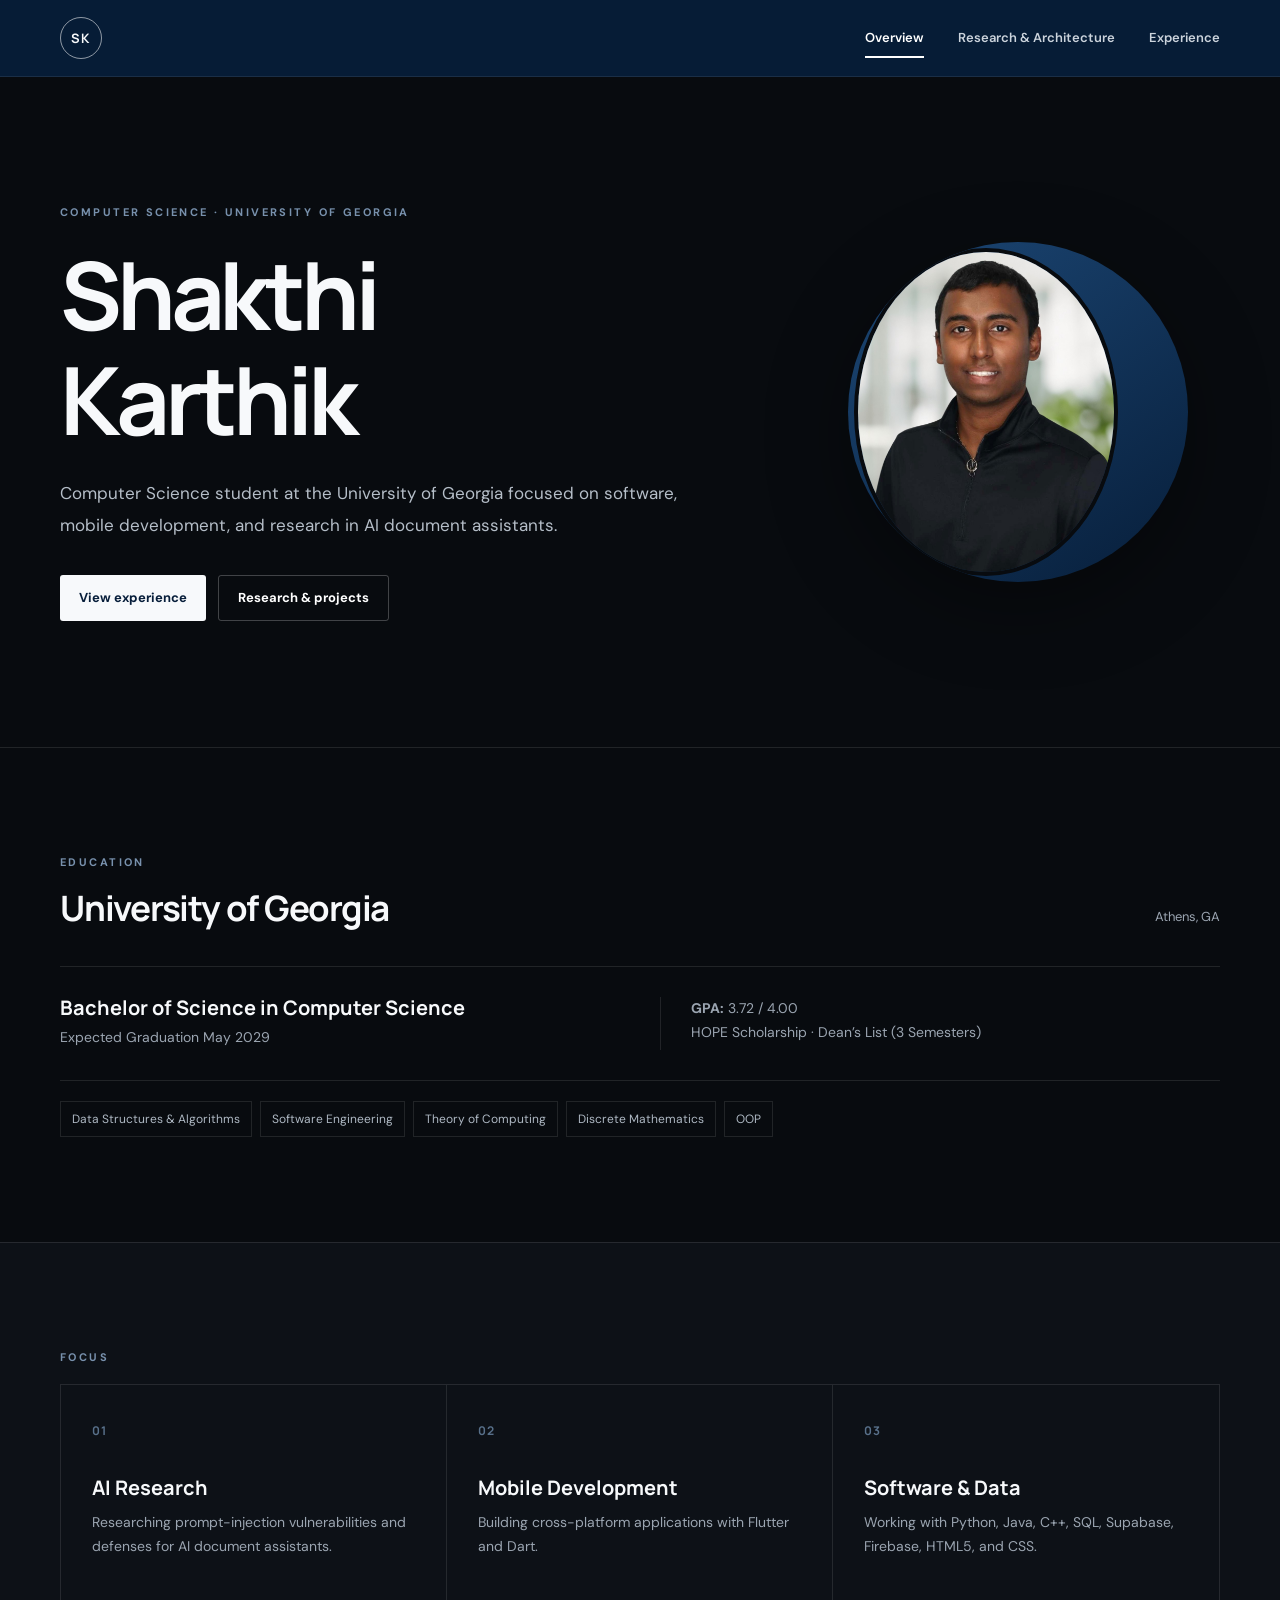
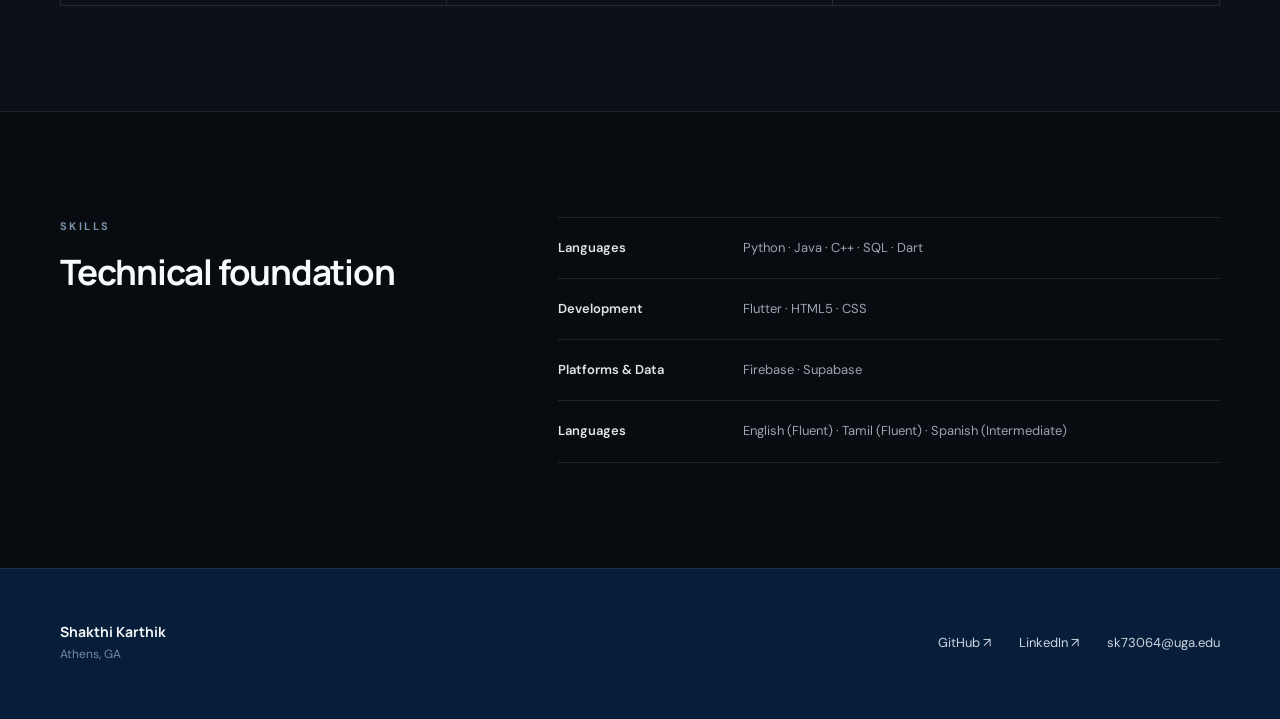
==== index.html @ bec83d0f "Update index.html" ====
<!DOCTYPE html>
<html lang="en">
<head>
  <meta charset="UTF-8">
  <meta name="viewport" content="width=device-width, initial-scale=1.0">
  <meta name="description" content="Shakthi Karthik — Computer Science portfolio.">
  <title>Shakthi Karthik | Overview</title>

  <!-- Circular SVG Favicon with Initials -->
  <link rel="icon" href="data:image/svg+xml,<svg xmlns='http://www.w3.org/2000/svg' viewBox='0 0 100 100'><circle cx='50' cy='50' r='50' fill='%23071e3a'/><text x='50%' y='55%' dominant-baseline='middle' text-anchor='middle' font-family='sans-serif' font-weight='bold' font-size='42' fill='%23f7f9fb'>SK</text></svg>">

  <link rel="stylesheet" href="styles.css">
</head>
<body>
  <header class="site-header">
    <div class="container nav-wrap">
      <a class="logo" href="index.html" aria-label="Shakthi Karthik home">SK</a>
      <nav aria-label="Primary navigation">
        <a class="active" href="index.html">Overview</a>
        <a href="research.html">Research &amp; Architecture</a>
        <a href="experience.html">Experience</a>
      </nav>
    </div>
  </header>

  <main>
    <section class="hero container">
      <div class="hero-copy">
        <p class="kicker">COMPUTER SCIENCE · UNIVERSITY OF GEORGIA</p>
        <h1>Shakthi<br>Karthik</h1>
        <p class="lead">
          Computer Science student at the University of Georgia focused on software,
          mobile development, and research in AI document assistants.
        </p>
        <div class="hero-actions">
          <a class="button button-light" href="experience.html">View experience</a>
          <a class="button button-outline" href="research.html">Research &amp; projects</a>
        </div>
      </div>

      <div class="portrait-wrap">
        <div class="portrait">
          <img src="assets/covers.jpg" alt="Shakthi Karthik" class="portrait-img">
        </div>
        
      </div>
    </section>

    <section class="section">
      <div class="container">
        <div class="section-label">EDUCATION</div>
        <div class="split-heading">
          <h2>University of Georgia</h2>
          <span>Athens, GA</span>
        </div>

        <div class="education-row">
          <div>
            <h3>Bachelor of Science in Computer Science</h3>
            <p>Expected Graduation May 2029</p>
          </div>
          <div class="education-details">
            <p><strong>GPA:</strong> 3.72 / 4.00</p>
            <p>HOPE Scholarship · Dean’s List (3 Semesters)</p>
          </div>
        </div>

        <div class="coursework">
          <span>Data Structures &amp; Algorithms</span>
          <span>Software Engineering</span>
          <span>Theory of Computing</span>
          <span>Discrete Mathematics</span>
          <span>OOP</span>
        </div>
      </div>
    </section>

    <section class="section section-alt">
      <div class="container">
        <div class="section-label">FOCUS</div>
        <div class="focus-grid">
          <article>
            <span class="index">01</span>
            <h3>AI Research</h3>
            <p>Researching prompt-injection vulnerabilities and defenses for AI document assistants.</p>
          </article>
          <article>
            <span class="index">02</span>
            <h3>Mobile Development</h3>
            <p>Building cross-platform applications with Flutter and Dart.</p>
          </article>
          <article>
            <span class="index">03</span>
            <h3>Software &amp; Data</h3>
            <p>Working with Python, Java, C++, SQL, Supabase, Firebase, HTML5, and CSS.</p>
          </article>
        </div>
      </div>
    </section>

    <section class="section">
      <div class="container skills-layout">
        <div>
          <div class="section-label">SKILLS</div>
          <h2>Technical foundation</h2>
        </div>
        <div class="skill-list">
          <div><span>Languages</span><p>Python · Java · C++ · SQL · Dart</p></div>
          <div><span>Development</span><p>Flutter · HTML5 · CSS</p></div>
          <div><span>Platforms &amp; Data</span><p>Firebase · Supabase</p></div>
          <div><span>Languages</span><p>English (Fluent) · Tamil (Fluent) · Spanish (Intermediate)</p></div>
        </div>
      </div>
    </section>
  </main>

 <footer class="site-footer">
    <div class="container footer-wrap">
      <div>
        <span class="footer-name">Shakthi Karthik</span>
        <span class="footer-location">Athens, GA</span>
      </div>
      <div class="footer-links">
        <a href="https://github.com/skarthikb-tech" target="_blank" rel="noopener noreferrer">GitHub ↗</a>
        <a href="https://www.linkedin.com/in/YOUR-LINKEDIN-USERNAME" target="_blank" rel="noopener noreferrer">LinkedIn ↗</a>
        <a href="mailto:sk73064@uga.edu">sk73064@uga.edu</a>
      </div>
    </div>
  </footer>
</body>
</html>
---- styles.css ----
@import url('https://fonts.googleapis.com/css2?family=DM+Sans:wght@400;500;600;700&family=Manrope:wght@500;600;700;800&display=swap');

:root {
  --black: #080b0f;
  --black-2: #0d1117;
  --navy: #071e3a;
  --navy-2: #0b2a50;
  --white: #f7f9fb;
  --muted: #9ba5b1;
  --muted-2: #697482;
  --line: rgba(255,255,255,.10);
  --max: 1160px;
}

* { box-sizing: border-box; margin: 0; padding: 0; }

html { scroll-behavior: smooth; }

body {
  background: var(--black);
  color: var(--white);
  font-family: "DM Sans", sans-serif;
  line-height: 1.7;
  -webkit-font-smoothing: antialiased;
}

a { color: inherit; text-decoration: none; }

.container {
  width: min(calc(100% - 48px), var(--max));
  margin-inline: auto;
}

.site-header {
  position: sticky;
  top: 0;
  z-index: 20;
  background: rgba(7, 30, 58, .94);
  border-bottom: 1px solid rgba(255,255,255,.08);
  backdrop-filter: blur(16px);
}

.nav-wrap {
  height: 76px;
  display: flex;
  align-items: center;
  justify-content: space-between;
}

.logo {
  width: 42px;
  height: 42px;
  border: 1px solid rgba(255,255,255,.55);
  border-radius: 50%;
  display: grid;
  place-items: center;
  font: 700 13px "Manrope", sans-serif;
  letter-spacing: .12em;
  transition: .25s ease;
}

.logo:hover { background: rgba(255,255,255,.08); transform: translateY(-2px); }

nav { display: flex; gap: 34px; }

nav a {
  position: relative;
  color: #cbd3dc;
  font-size: 13px;
  font-weight: 600;
  transition: color .2s ease;
}

nav a:hover, nav a.active { color: #fff; }

nav a::after {
  content: "";
  position: absolute;
  left: 0;
  bottom: -9px;
  width: 0;
  height: 2px;
  background: #fff;
  transition: width .2s ease;
}

nav a:hover::after, nav a.active::after { width: 100%; }

.hero {
  min-height: 670px;
  display: grid;
  grid-template-columns: 1.25fr .75fr;
  align-items: center;
  gap: 80px;
}

.hero-copy { padding: 70px 0; }

.kicker, .section-label, .project-type {
  color: #7891ad;
  font-size: 11px;
  font-weight: 700;
  letter-spacing: .22em;
  text-transform: uppercase;
}

.kicker { margin-bottom: 20px; }

h1, h2, h3 {
  font-family: "Manrope", sans-serif;
  font-weight: 700;
  line-height: 1.12;
}

.hero h1 {
  font-size: clamp(56px, 8vw, 94px);
  letter-spacing: -.055em;
}

.lead {
  max-width: 620px;
  margin-top: 26px;
  color: #b5bec8;
  font-size: 17px;
  line-height: 1.85;
}

.hero-actions {
  display: flex;
  gap: 12px;
  flex-wrap: wrap;
  margin-top: 34px;
}

.button {
  min-height: 46px;
  padding: 0 19px;
  display: inline-flex;
  align-items: center;
  justify-content: center;
  border-radius: 3px;
  font-size: 13px;
  font-weight: 700;
  transition: .25s ease;
}

.button-light { background: #f7f9fb; color: #071e3a; }
.button-light:hover { background: #dfe7ef; transform: translateY(-2px); }

.button-outline {
  border: 1px solid rgba(255,255,255,.23);
  color: #fff;
}
.button-outline:hover { border-color: #fff; background: rgba(255,255,255,.05); }

.portrait-wrap { text-align: center; }

.portrait {
  width: min(340px, 75vw);
  height: min(340px, 75vw);
  aspect-ratio: 1 / 1;
  margin-inline: auto;
  border-radius: 50%;
  padding: 6px;
  background: linear-gradient(145deg, #1c4775, #071e3a);
  box-shadow: 0 24px 80px rgba(0,0,0,.35);
  overflow: hidden;
  position: relative;
  box-sizing: border-box;
}

.portrait-img {
  margin-top: 30px
  width: 100%;
  height: 100%;
  object-fit: cover;
  object-position: center;
  border-radius: 50%;
  border: 4px solid var(--black);
  display: block;
  box-sizing: border-box;
}

.portrait-note {
  margin-top: 13px;
  color: var(--muted-2);
  font-size: 11px;
  letter-spacing: .14em;
  text-transform: uppercase;
}

.section {
  padding: 105px 0;
  border-top: 1px solid var(--line);
}

.section-alt { background: var(--black-2); }

.section-label { margin-bottom: 17px; }

.split-heading {
  display: flex;
  align-items: baseline;
  justify-content: space-between;
  gap: 30px;
}

.split-heading h2, .skills-layout h2 { font-size: 35px; letter-spacing: -.035em; }
.split-heading > span { color: var(--muted); font-size: 13px; }

.education-row {
  margin-top: 38px;
  padding: 30px 0;
  border-top: 1px solid var(--line);
  border-bottom: 1px solid var(--line);
  display: grid;
  grid-template-columns: 1fr 1fr;
  gap: 40px;
}

.education-row h3 { font-size: 20px; margin-bottom: 7px; }
.education-row p, .education-details p { color: var(--muted); font-size: 14px; }
.education-details { padding-left: 30px; border-left: 1px solid var(--line); }

.coursework {
  display: flex;
  flex-wrap: wrap;
  gap: 8px;
  margin-top: 20px;
}

.coursework span {
  border: 1px solid var(--line);
  color: #aeb8c3;
  padding: 7px 11px;
  font-size: 12px;
}

.focus-grid {
  display: grid;
  grid-template-columns: repeat(3,1fr);
  border: 1px solid var(--line);
}

.focus-grid article {
  min-height: 220px;
  padding: 31px;
  border-right: 1px solid var(--line);
}
.focus-grid article:last-child { border-right: 0; }

.index, .project-number {
  color: #58708a;
  font: 700 12px "Manrope", sans-serif;
  letter-spacing: .1em;
}

.focus-grid h3 { margin: 34px 0 11px; font-size: 20px; }
.focus-grid p { color: var(--muted); font-size: 14px; }

.skills-layout {
  display: grid;
  grid-template-columns: .75fr 1.25fr;
  gap: 100px;
}

.skill-list { border-top: 1px solid var(--line); }
.skill-list > div {
  display: grid;
  grid-template-columns: 160px 1fr;
  gap: 25px;
  padding: 19px 0;
  border-bottom: 1px solid var(--line);
}
.skill-list span { color: #e0e5ea; font-size: 13px; font-weight: 600; }
.skill-list p { color: var(--muted); font-size: 13px; }

.page-hero {
  padding: 110px 0 90px;
  border-bottom: 1px solid var(--line);
}
.page-hero h1 {
  margin-top: 13px;
  font-size: clamp(46px, 7vw, 78px);
  letter-spacing: -.055em;
}
.page-hero > p:last-child {
  max-width: 610px;
  margin-top: 25px;
  color: var(--muted);
  font-size: 16px;
}

.project-list { padding-top: 15px; }

.project {
  display: grid;
  grid-template-columns: 70px 1fr;
  gap: 30px;
  padding: 58px 0;
  border-bottom: 1px solid var(--line);
}

.project-number { padding-top: 5px; }

.project-top {
  display: flex;
  justify-content: space-between;
  gap: 30px;
  align-items: flex-start;
  margin-bottom: 23px;
}

.project-top h2 { max-width: 750px; margin-top: 7px; font-size: 28px; letter-spacing: -.025em; }
.project-top > span { color: var(--muted-2); font-size: 12px; white-space: nowrap; }

.project-body > p {
  max-width: 850px;
  margin-top: 14px;
  color: #aeb7c1;
  font-size: 14px;
}

.timeline { padding-top: 15px; }

.timeline-item {
  display: grid;
  grid-template-columns: 210px 1fr;
  gap: 55px;
  padding: 55px 0;
  border-bottom: 1px solid var(--line);
}

.timeline-date { color: var(--muted-2); font-size: 12px; padding-top: 5px; }
.timeline-content h2 { margin: 8px 0 22px; font-size: 29px; }
.timeline-content ul { margin-top: 10px; padding-left: 19px; }
.timeline-content li { margin: 9px 0; color: #aeb7c1; font-size: 14px; }

.site-footer {
  background: var(--navy);
  border-top: 1px solid rgba(255,255,255,.08);
}

.footer-wrap {
  min-height: 150px;
  display: flex;
  justify-content: space-between;
  align-items: center;
  gap: 30px;
}

.footer-name { display: block; font: 700 14px "Manrope", sans-serif; }
.footer-location { display: block; color: #74889d; font-size: 12px; margin-top: 3px; }

.footer-links { display: flex; gap: 28px; }
.footer-links a { color: #cbd5df; font-size: 13px; transition: .2s; }
.footer-links a:hover { color: #fff; }

@media (max-width: 850px) {
  .nav-wrap { height: auto; padding: 18px 0; flex-direction: column; gap: 18px; }
  nav { gap: 18px; justify-content: center; flex-wrap: wrap; }
  .hero { min-height: auto; grid-template-columns: 1fr; gap: 45px; text-align: center; padding-top: 60px; padding-bottom: 80px; }
  .hero-copy { padding: 0; }
  .lead { margin-inline: auto; }
  .hero-actions { justify-content: center; }
  .portrait-wrap { order: -1; }
  .portrait { width: 245px; }
  .education-row, .skills-layout { grid-template-columns: 1fr; gap: 25px; }
  .education-details { padding: 20px 0 0; border-left: 0; border-top: 1px solid var(--line); }
  .focus-grid { grid-template-columns: 1fr; }
  .focus-grid article { border-right: 0; border-bottom: 1px solid var(--line); }
  .focus-grid article:last-child { border-bottom: 0; }
  .project, .timeline-item { grid-template-columns: 1fr; gap: 16px; }
  .project-top { flex-direction: column; gap: 8px; }
  .project-top > span { white-space: normal; }
}

@media (max-width: 560px) {
  .container { width: min(calc(100% - 32px), var(--max)); }
  .hero h1 { font-size: 55px; }
  .page-hero h1 { font-size: 48px; }
  .split-heading { flex-direction: column; gap: 6px; }
  .skill-list > div { grid-template-columns: 1fr; gap: 4px; }
  .footer-wrap { padding: 32px 0; flex-direction: column; text-align: center; }
  .footer-links { flex-direction: column; gap: 9px; }
}
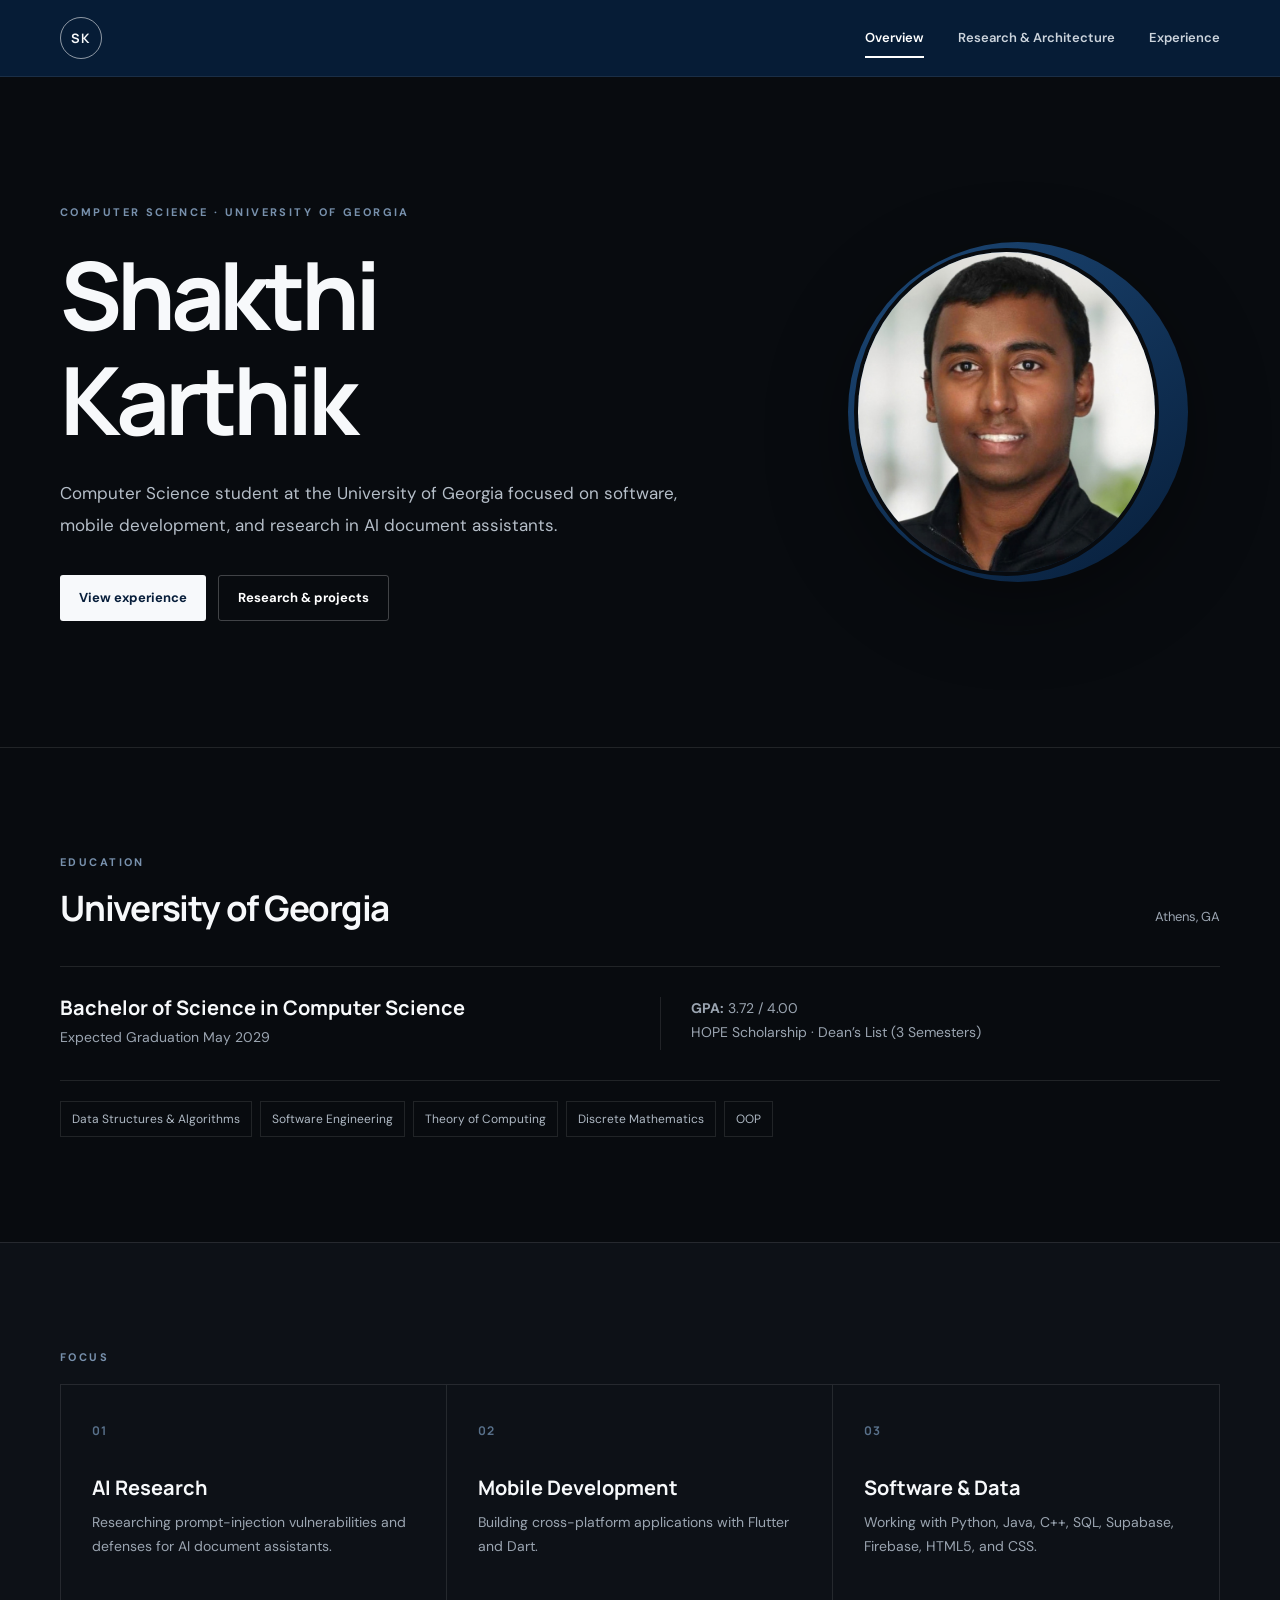
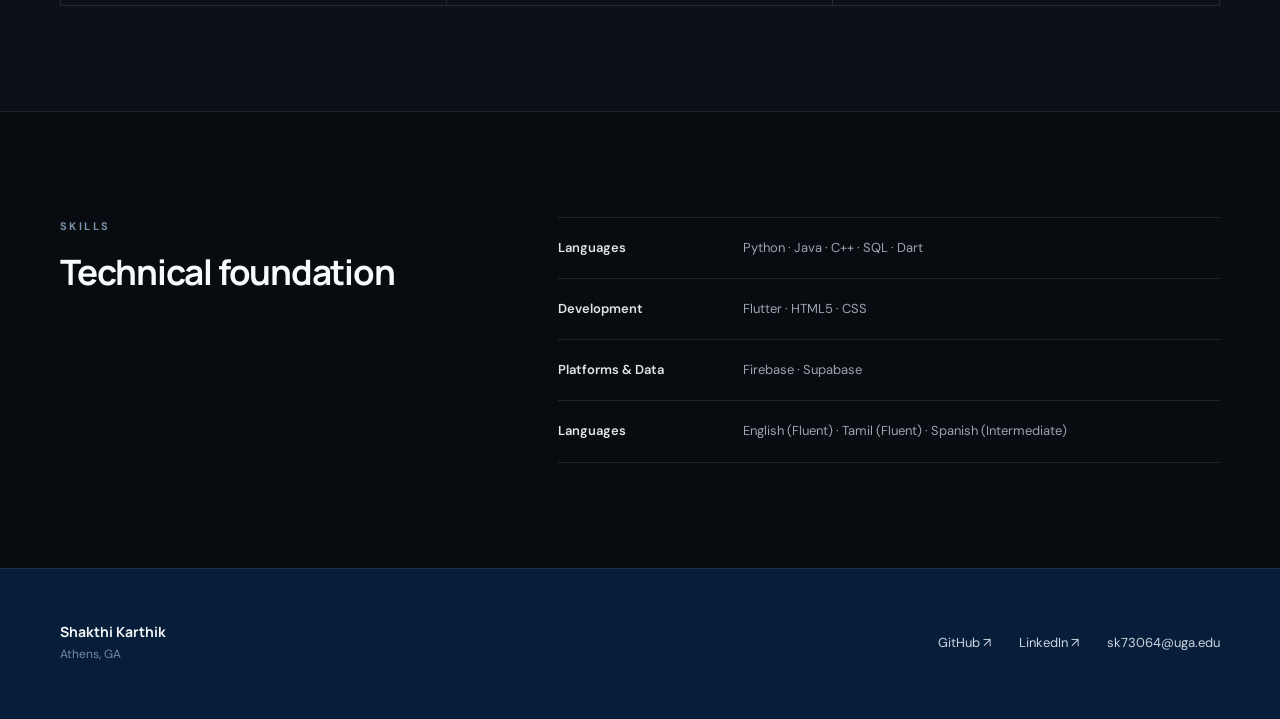
==== commit 09100810: "Update index.html" ====
--- a/index.html
+++ b/index.html
@@ -40,7 +40,7 @@
 
       <div class="portrait-wrap">
         <div class="portrait">
-          <img src="assets/covers.jpg" alt="Shakthi Karthik" class="portrait-img">
+          <img src="assets/cover.jpg" alt="Shakthi Karthik" class="portrait-img">
         </div>
         
       </div>
--- a/styles.css
+++ b/styles.css
@@ -170,7 +170,7 @@
 }
 
 .portrait-img {
-  margin-top: 30px
+  margin-top: 50px
   width: 100%;
   height: 100%;
   object-fit: cover;
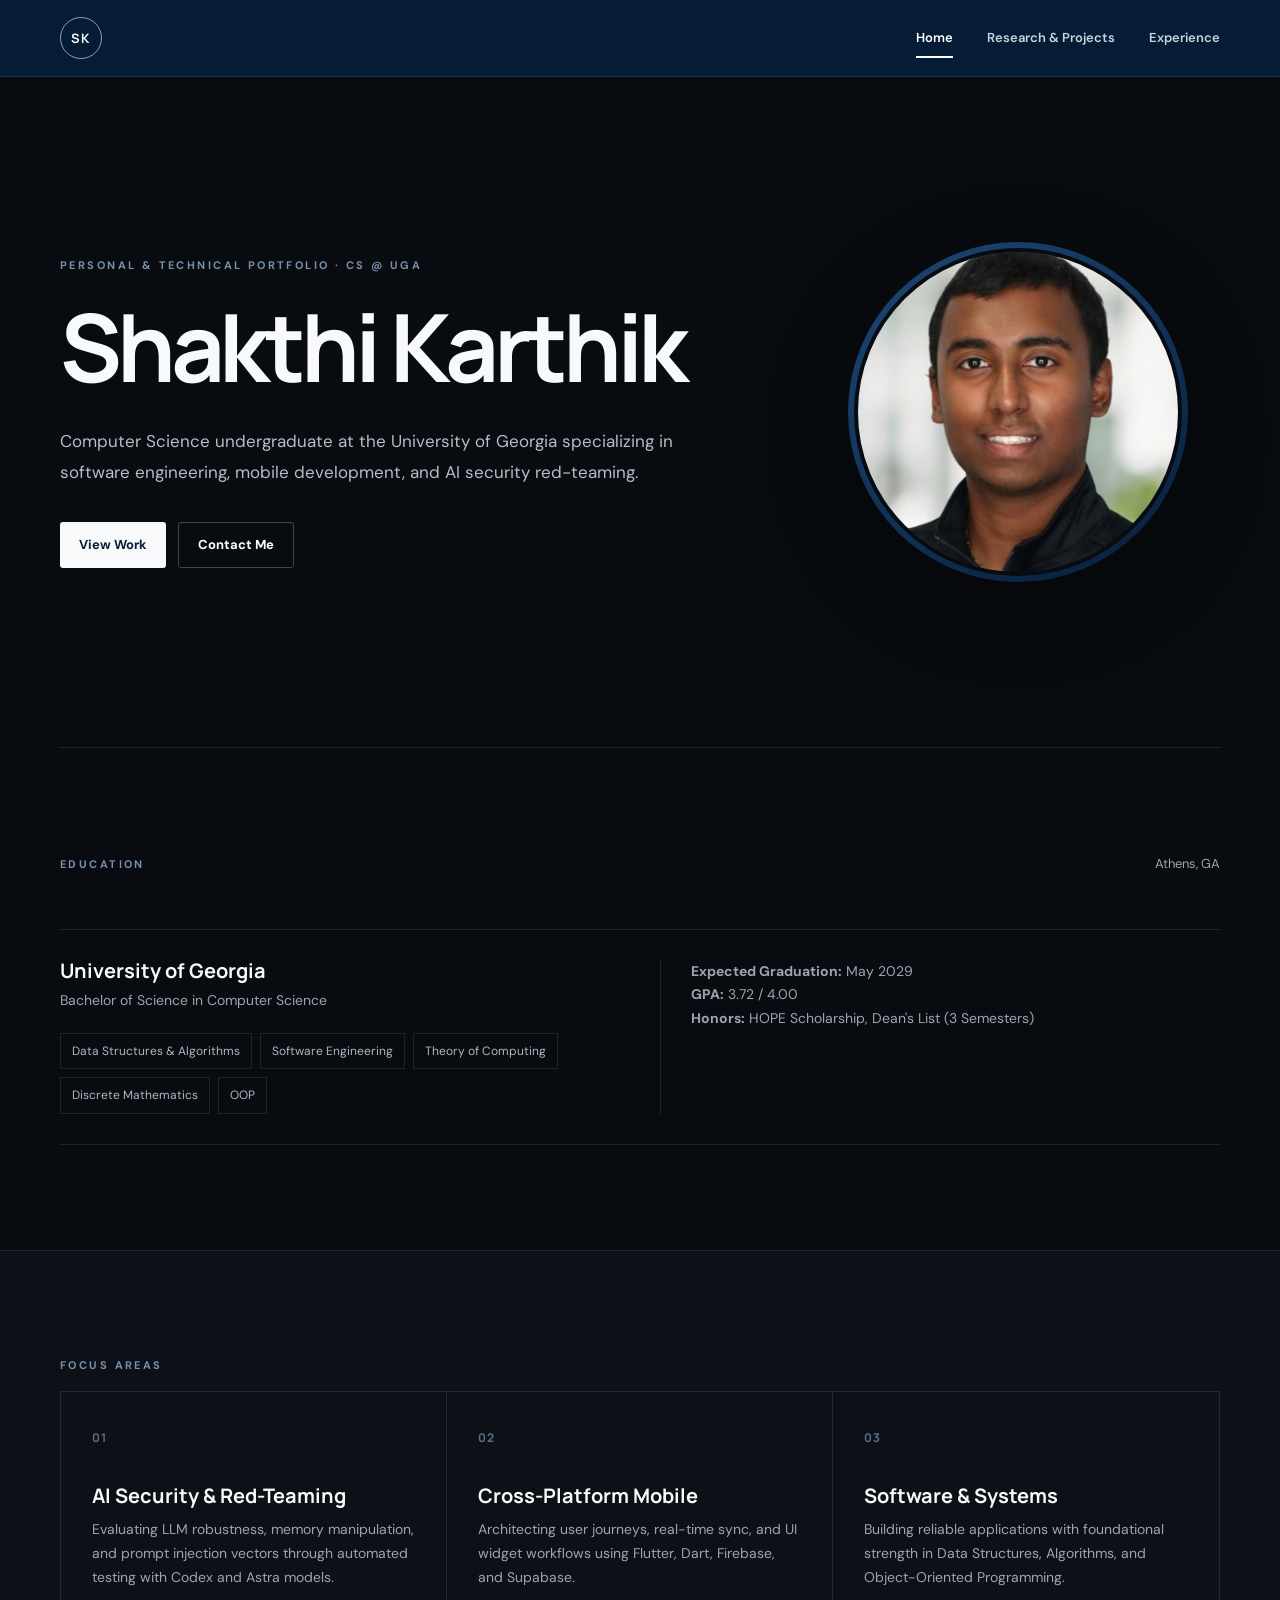
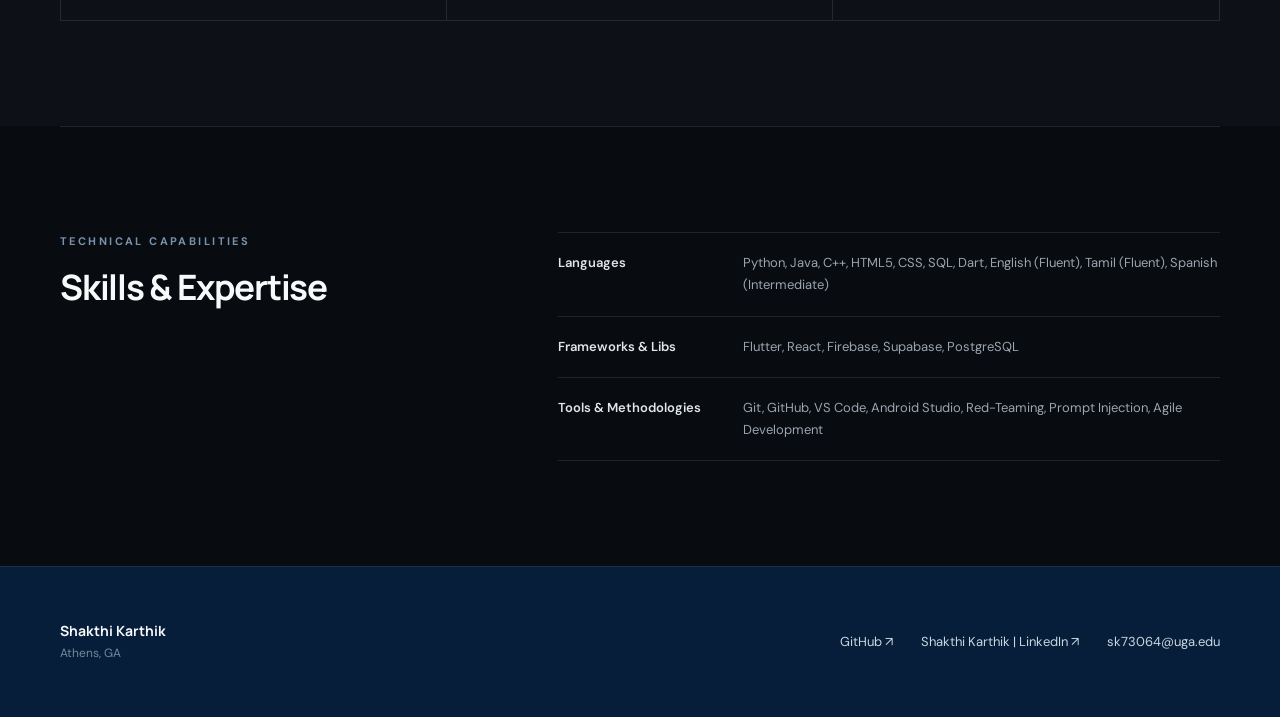
==== commit f89a9c98: "Update index.html" ====
--- a/index.html
+++ b/index.html
@@ -3,21 +3,17 @@
 <head>
   <meta charset="UTF-8">
   <meta name="viewport" content="width=device-width, initial-scale=1.0">
-  <meta name="description" content="Shakthi Karthik — Computer Science portfolio.">
-  <title>Shakthi Karthik | Overview</title>
-
-  <!-- Circular SVG Favicon with Initials -->
-  <link rel="icon" href="data:image/svg+xml,<svg xmlns='http://www.w3.org/2000/svg' viewBox='0 0 100 100'><circle cx='50' cy='50' r='50' fill='%23071e3a'/><text x='50%' y='55%' dominant-baseline='middle' text-anchor='middle' font-family='sans-serif' font-weight='bold' font-size='42' fill='%23f7f9fb'>SK</text></svg>">
-
+  <title>Shakthi Karthik — Personal & Technical Portfolio</title>
   <link rel="stylesheet" href="styles.css">
 </head>
 <body>
+
   <header class="site-header">
     <div class="container nav-wrap">
-      <a class="logo" href="index.html" aria-label="Shakthi Karthik home">SK</a>
-      <nav aria-label="Primary navigation">
-        <a class="active" href="index.html">Overview</a>
-        <a href="research.html">Research &amp; Architecture</a>
+      <a href="index.html" class="logo">SK</a>
+      <nav>
+        <a href="index.html" class="active">Home</a>
+        <a href="research.html">Research & Projects</a>
         <a href="experience.html">Experience</a>
       </nav>
     </div>
@@ -26,95 +22,96 @@
   <main>
     <section class="hero container">
       <div class="hero-copy">
-        <p class="kicker">COMPUTER SCIENCE · UNIVERSITY OF GEORGIA</p>
-        <h1>Shakthi<br>Karthik</h1>
+        <p class="kicker">Personal & Technical Portfolio · CS @ UGA</p>
+        <h1>Shakthi Karthik</h1>
         <p class="lead">
-          Computer Science student at the University of Georgia focused on software,
-          mobile development, and research in AI document assistants.
+          Computer Science undergraduate at the University of Georgia specializing in software engineering, mobile development, and AI security red-teaming.
         </p>
         <div class="hero-actions">
-          <a class="button button-light" href="experience.html">View experience</a>
-          <a class="button button-outline" href="research.html">Research &amp; projects</a>
+          <a href="research.html" class="button button-light">View Work</a>
+          <a href="mailto:sk73064@uga.edu" class="button button-outline">Contact Me</a>
         </div>
       </div>
-
       <div class="portrait-wrap">
         <div class="portrait">
           <img src="assets/cover.jpg" alt="Shakthi Karthik" class="portrait-img">
         </div>
-        
       </div>
     </section>
 
-    <section class="section">
-      <div class="container">
-        <div class="section-label">EDUCATION</div>
-        <div class="split-heading">
-          <h2>University of Georgia</h2>
-          <span>Athens, GA</span>
-        </div>
-
-        <div class="education-row">
-          <div>
-            <h3>Bachelor of Science in Computer Science</h3>
-            <p>Expected Graduation May 2029</p>
-          </div>
-          <div class="education-details">
-            <p><strong>GPA:</strong> 3.72 / 4.00</p>
-            <p>HOPE Scholarship · Dean’s List (3 Semesters)</p>
+    <section class="section container">
+      <div class="split-heading">
+        <p class="section-label">Education</p>
+        <span>Athens, GA</span>
+      </div>
+      <div class="education-row">
+        <div>
+          <h3>University of Georgia</h3>
+          <p>Bachelor of Science in Computer Science</p>
+          <div class="coursework">
+            <span>Data Structures & Algorithms</span>
+            <span>Software Engineering</span>
+            <span>Theory of Computing</span>
+            <span>Discrete Mathematics</span>
+            <span>OOP</span>
           </div>
         </div>
-
-        <div class="coursework">
-          <span>Data Structures &amp; Algorithms</span>
-          <span>Software Engineering</span>
-          <span>Theory of Computing</span>
-          <span>Discrete Mathematics</span>
-          <span>OOP</span>
+        <div class="education-details">
+          <p><strong>Expected Graduation:</strong> May 2029</p>
+          <p><strong>GPA:</strong> 3.72 / 4.00</p>
+          <p><strong>Honors:</strong> HOPE Scholarship, Dean's List (3 Semesters)</p>
         </div>
       </div>
     </section>
 
     <section class="section section-alt">
       <div class="container">
-        <div class="section-label">FOCUS</div>
+        <p class="section-label">Focus Areas</p>
         <div class="focus-grid">
           <article>
             <span class="index">01</span>
-            <h3>AI Research</h3>
-            <p>Researching prompt-injection vulnerabilities and defenses for AI document assistants.</p>
+            <h3>AI Security & Red-Teaming</h3>
+            <p>Evaluating LLM robustness, memory manipulation, and prompt injection vectors through automated testing with Codex and Astra models.</p>
           </article>
           <article>
             <span class="index">02</span>
-            <h3>Mobile Development</h3>
-            <p>Building cross-platform applications with Flutter and Dart.</p>
+            <h3>Cross-Platform Mobile</h3>
+            <p>Architecting user journeys, real-time sync, and UI widget workflows using Flutter, Dart, Firebase, and Supabase.</p>
           </article>
           <article>
             <span class="index">03</span>
-            <h3>Software &amp; Data</h3>
-            <p>Working with Python, Java, C++, SQL, Supabase, Firebase, HTML5, and CSS.</p>
+            <h3>Software & Systems</h3>
+            <p>Building reliable applications with foundational strength in Data Structures, Algorithms, and Object-Oriented Programming.</p>
           </article>
         </div>
       </div>
     </section>
 
-    <section class="section">
-      <div class="container skills-layout">
+    <section class="section container">
+      <div class="skills-layout">
         <div>
-          <div class="section-label">SKILLS</div>
-          <h2>Technical foundation</h2>
+          <p class="section-label">Technical Capabilities</p>
+          <h2>Skills & Expertise</h2>
         </div>
         <div class="skill-list">
-          <div><span>Languages</span><p>Python · Java · C++ · SQL · Dart</p></div>
-          <div><span>Development</span><p>Flutter · HTML5 · CSS</p></div>
-          <div><span>Platforms &amp; Data</span><p>Firebase · Supabase</p></div>
-          <div><span>Languages</span><p>English (Fluent) · Tamil (Fluent) · Spanish (Intermediate)</p></div>
+          <div>
+            <span>Languages</span>
+            <p>Python, Java, C++, HTML5, CSS, SQL, Dart, English (Fluent), Tamil (Fluent), Spanish (Intermediate)</p>
+          </div>
+          <div>
+            <span>Frameworks & Libs</span>
+            <p>Flutter, React, Firebase, Supabase, PostgreSQL</p>
+          </div>
+          <div>
+            <span>Tools & Methodologies</span>
+            <p>Git, GitHub, VS Code, Android Studio, Red-Teaming, Prompt Injection, Agile Development</p>
+          </div>
         </div>
       </div>
     </section>
   </main>
 
- <footer class="site-footer">
+  <footer class="site-footer">
     <div class="container footer-wrap">
       <div>
         <span class="footer-name">Shakthi Karthik</span>
@@ -122,10 +119,11 @@
       </div>
       <div class="footer-links">
         <a href="https://github.com/skarthikb-tech" target="_blank" rel="noopener noreferrer">GitHub ↗</a>
-        <a href="https://www.linkedin.com/in/YOUR-LINKEDIN-USERNAME" target="_blank" rel="noopener noreferrer">LinkedIn ↗</a>
+        <a href="https://www.linkedin.com/in/shakthi-karthik" target="_blank" rel="noopener noreferrer">Shakthi Karthik | LinkedIn ↗</a>
         <a href="mailto:sk73064@uga.edu">sk73064@uga.edu</a>
       </div>
     </div>
   </footer>
+
 </body>
 </html>
--- a/styles.css
+++ b/styles.css
@@ -170,7 +170,7 @@
 }
 
 .portrait-img {
-  margin-top: 50px
+  marigin-top: 30px;
   width: 100%;
   height: 100%;
   object-fit: cover;
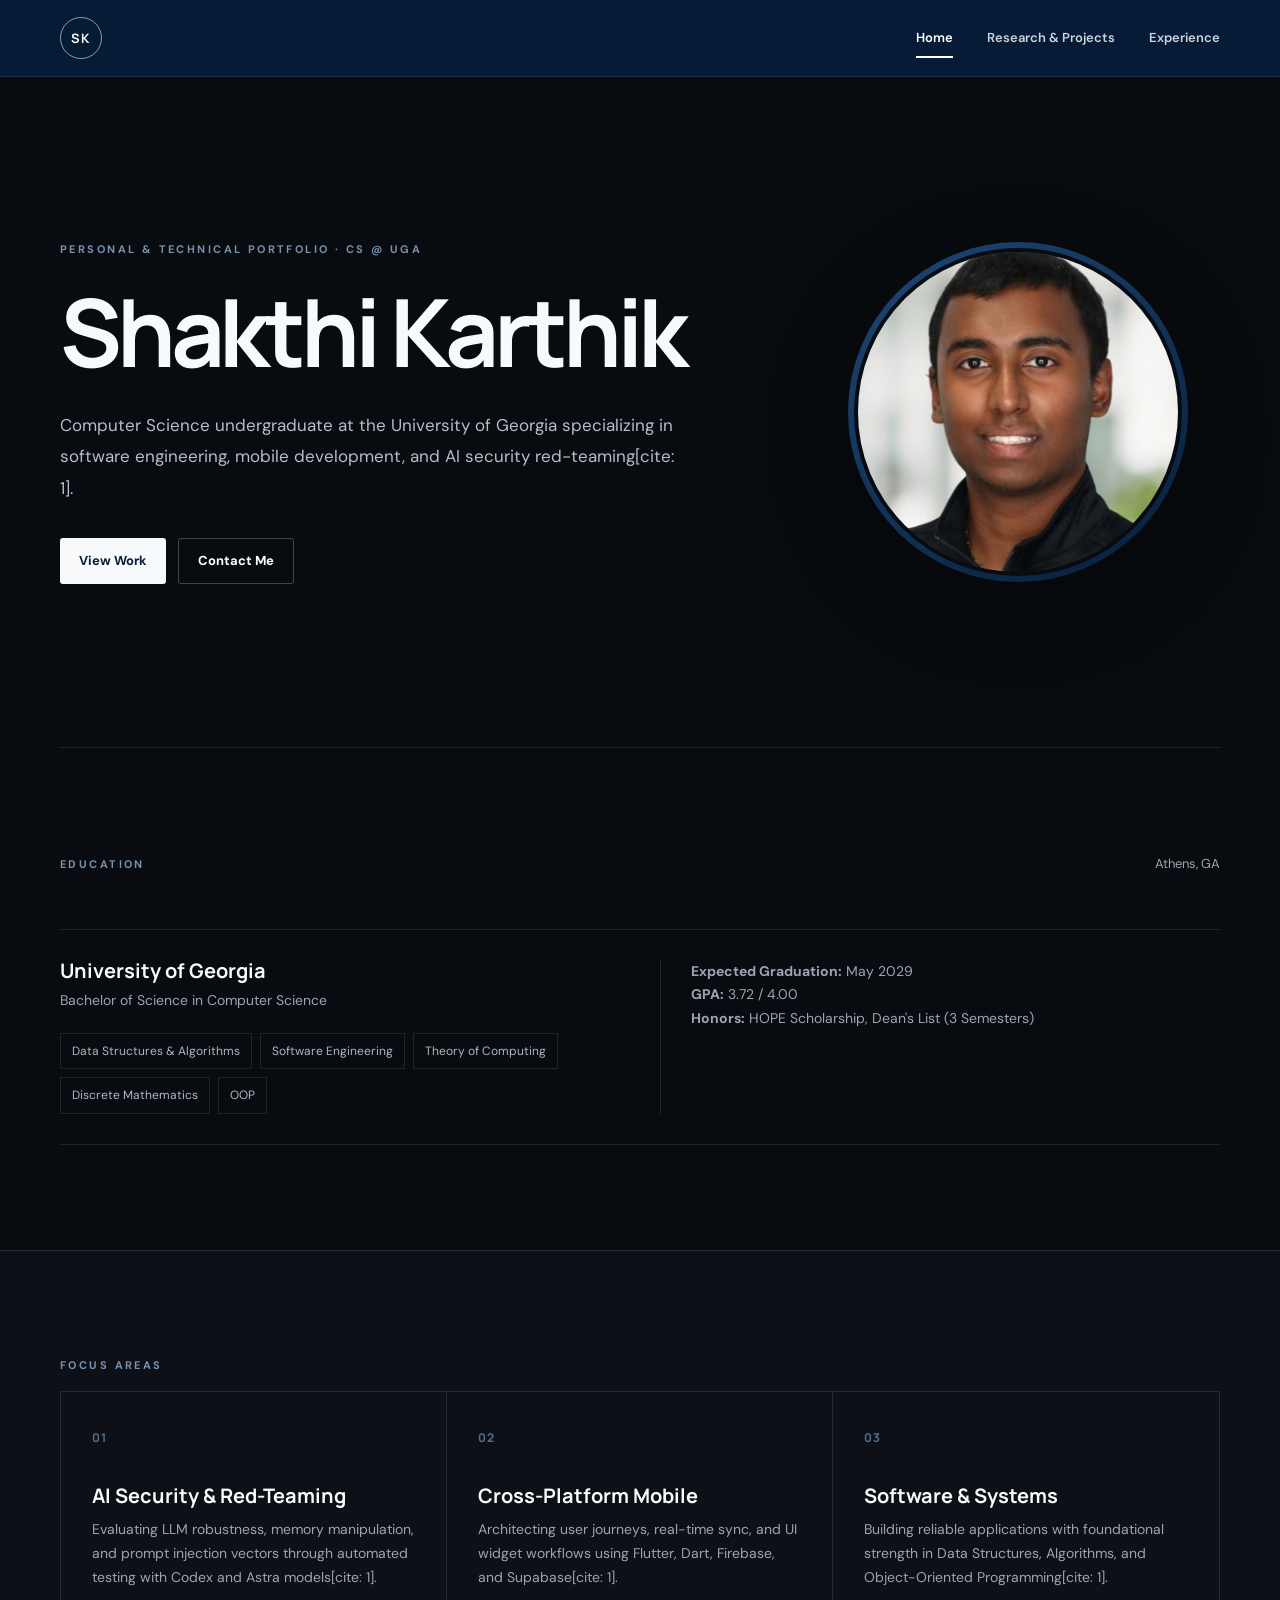
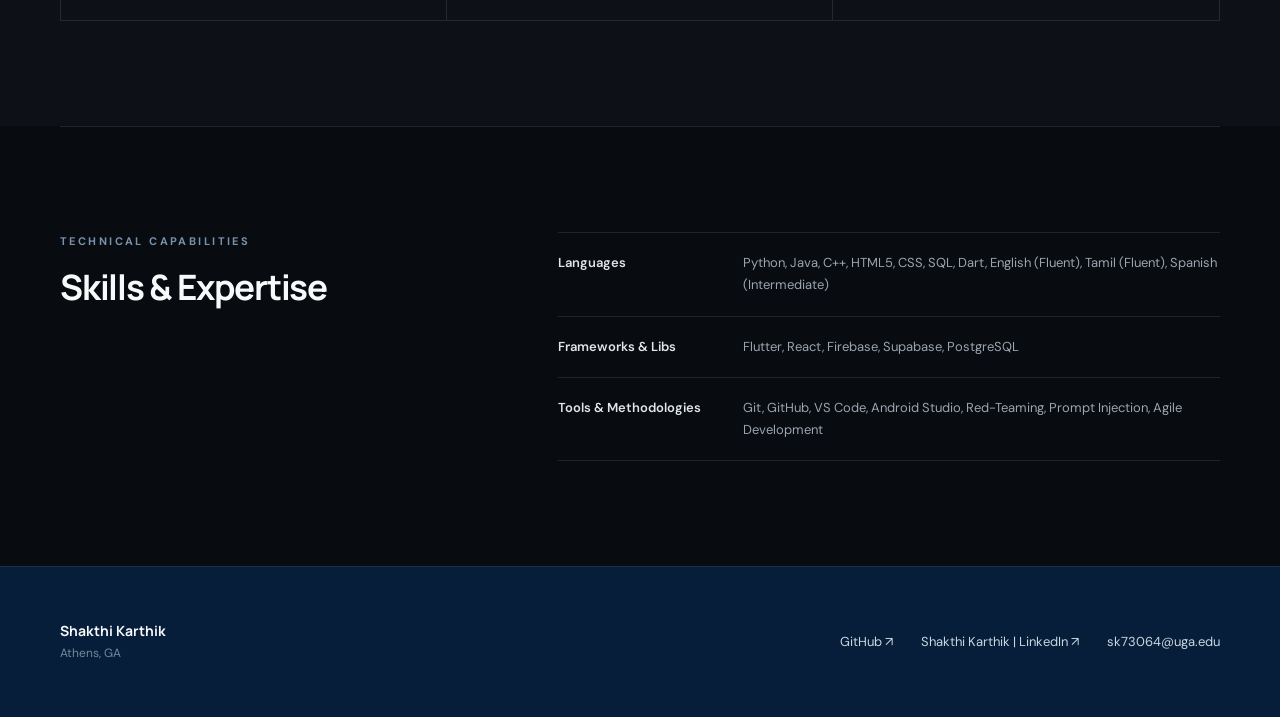
==== commit 66c72f14: "Update index.html" ====
--- a/index.html
+++ b/index.html
@@ -25,7 +25,7 @@
         <p class="kicker">Personal & Technical Portfolio · CS @ UGA</p>
         <h1>Shakthi Karthik</h1>
         <p class="lead">
-          Computer Science undergraduate at the University of Georgia specializing in software engineering, mobile development, and AI security red-teaming.
+          Computer Science undergraduate at the University of Georgia specializing in software engineering, mobile development, and AI security red-teaming[cite: 1].
         </p>
         <div class="hero-actions">
           <a href="research.html" class="button button-light">View Work</a>
@@ -71,17 +71,17 @@
           <article>
             <span class="index">01</span>
             <h3>AI Security & Red-Teaming</h3>
-            <p>Evaluating LLM robustness, memory manipulation, and prompt injection vectors through automated testing with Codex and Astra models.</p>
+            <p>Evaluating LLM robustness, memory manipulation, and prompt injection vectors through automated testing with Codex and Astra models[cite: 1].</p>
           </article>
           <article>
             <span class="index">02</span>
             <h3>Cross-Platform Mobile</h3>
-            <p>Architecting user journeys, real-time sync, and UI widget workflows using Flutter, Dart, Firebase, and Supabase.</p>
+            <p>Architecting user journeys, real-time sync, and UI widget workflows using Flutter, Dart, Firebase, and Supabase[cite: 1].</p>
           </article>
           <article>
             <span class="index">03</span>
             <h3>Software & Systems</h3>
-            <p>Building reliable applications with foundational strength in Data Structures, Algorithms, and Object-Oriented Programming.</p>
+            <p>Building reliable applications with foundational strength in Data Structures, Algorithms, and Object-Oriented Programming[cite: 1].</p>
           </article>
         </div>
       </div>
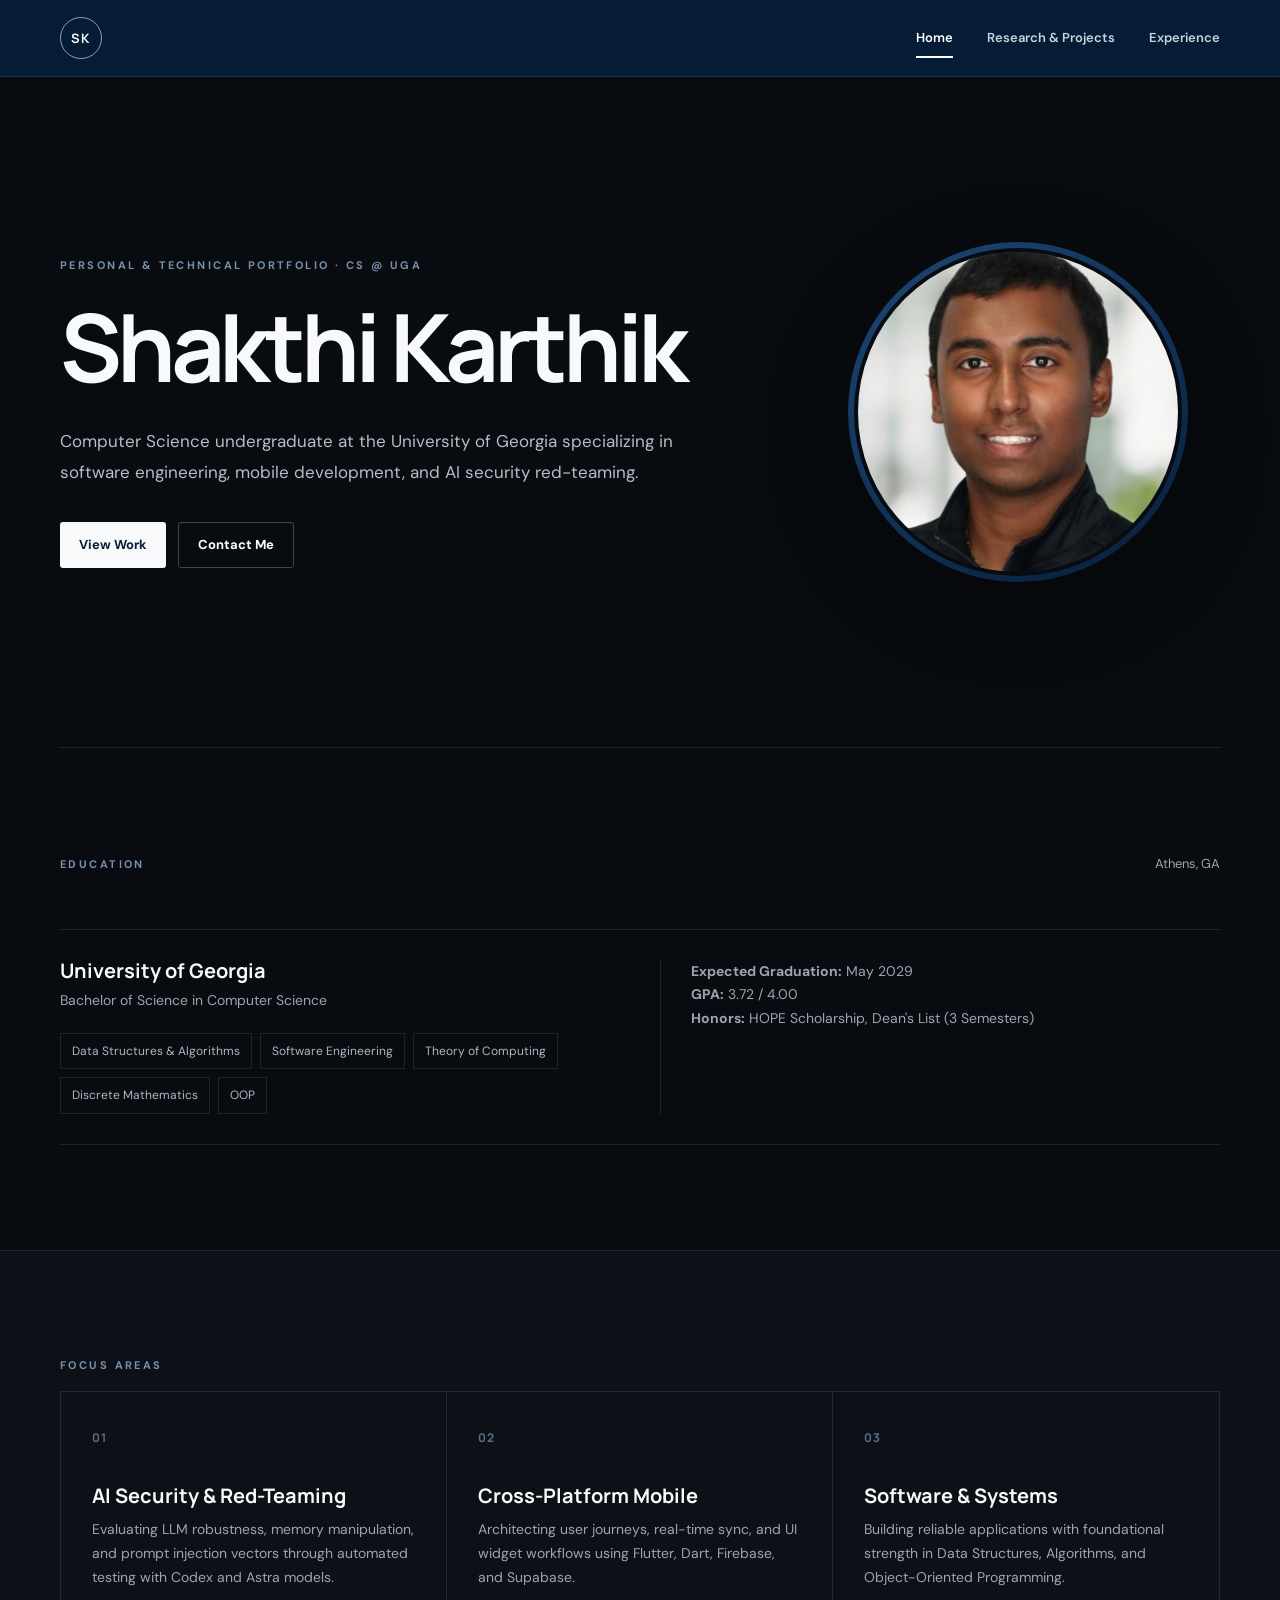
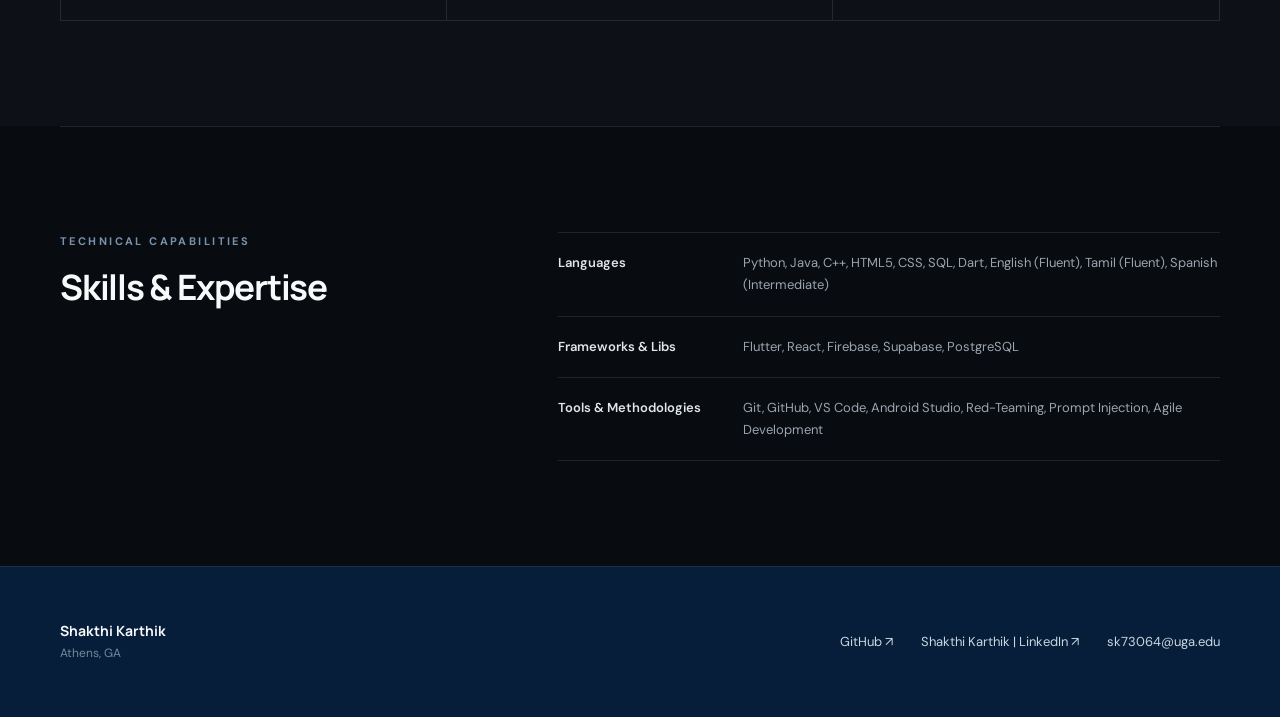
==== commit 363ed530: "Update index.html" ====
--- a/index.html
+++ b/index.html
@@ -25,7 +25,7 @@
         <p class="kicker">Personal & Technical Portfolio · CS @ UGA</p>
         <h1>Shakthi Karthik</h1>
         <p class="lead">
-          Computer Science undergraduate at the University of Georgia specializing in software engineering, mobile development, and AI security red-teaming[cite: 1].
+          Computer Science undergraduate at the University of Georgia specializing in software engineering, mobile development, and AI security red-teaming.
         </p>
         <div class="hero-actions">
           <a href="research.html" class="button button-light">View Work</a>
@@ -71,17 +71,17 @@
           <article>
             <span class="index">01</span>
             <h3>AI Security & Red-Teaming</h3>
-            <p>Evaluating LLM robustness, memory manipulation, and prompt injection vectors through automated testing with Codex and Astra models[cite: 1].</p>
+            <p>Evaluating LLM robustness, memory manipulation, and prompt injection vectors through automated testing with Codex and Astra models.</p>
           </article>
           <article>
             <span class="index">02</span>
             <h3>Cross-Platform Mobile</h3>
-            <p>Architecting user journeys, real-time sync, and UI widget workflows using Flutter, Dart, Firebase, and Supabase[cite: 1].</p>
+            <p>Architecting user journeys, real-time sync, and UI widget workflows using Flutter, Dart, Firebase, and Supabase.</p>
           </article>
           <article>
             <span class="index">03</span>
             <h3>Software & Systems</h3>
-            <p>Building reliable applications with foundational strength in Data Structures, Algorithms, and Object-Oriented Programming[cite: 1].</p>
+            <p>Building reliable applications with foundational strength in Data Structures, Algorithms, and Object-Oriented Programming.</p>
           </article>
         </div>
       </div>
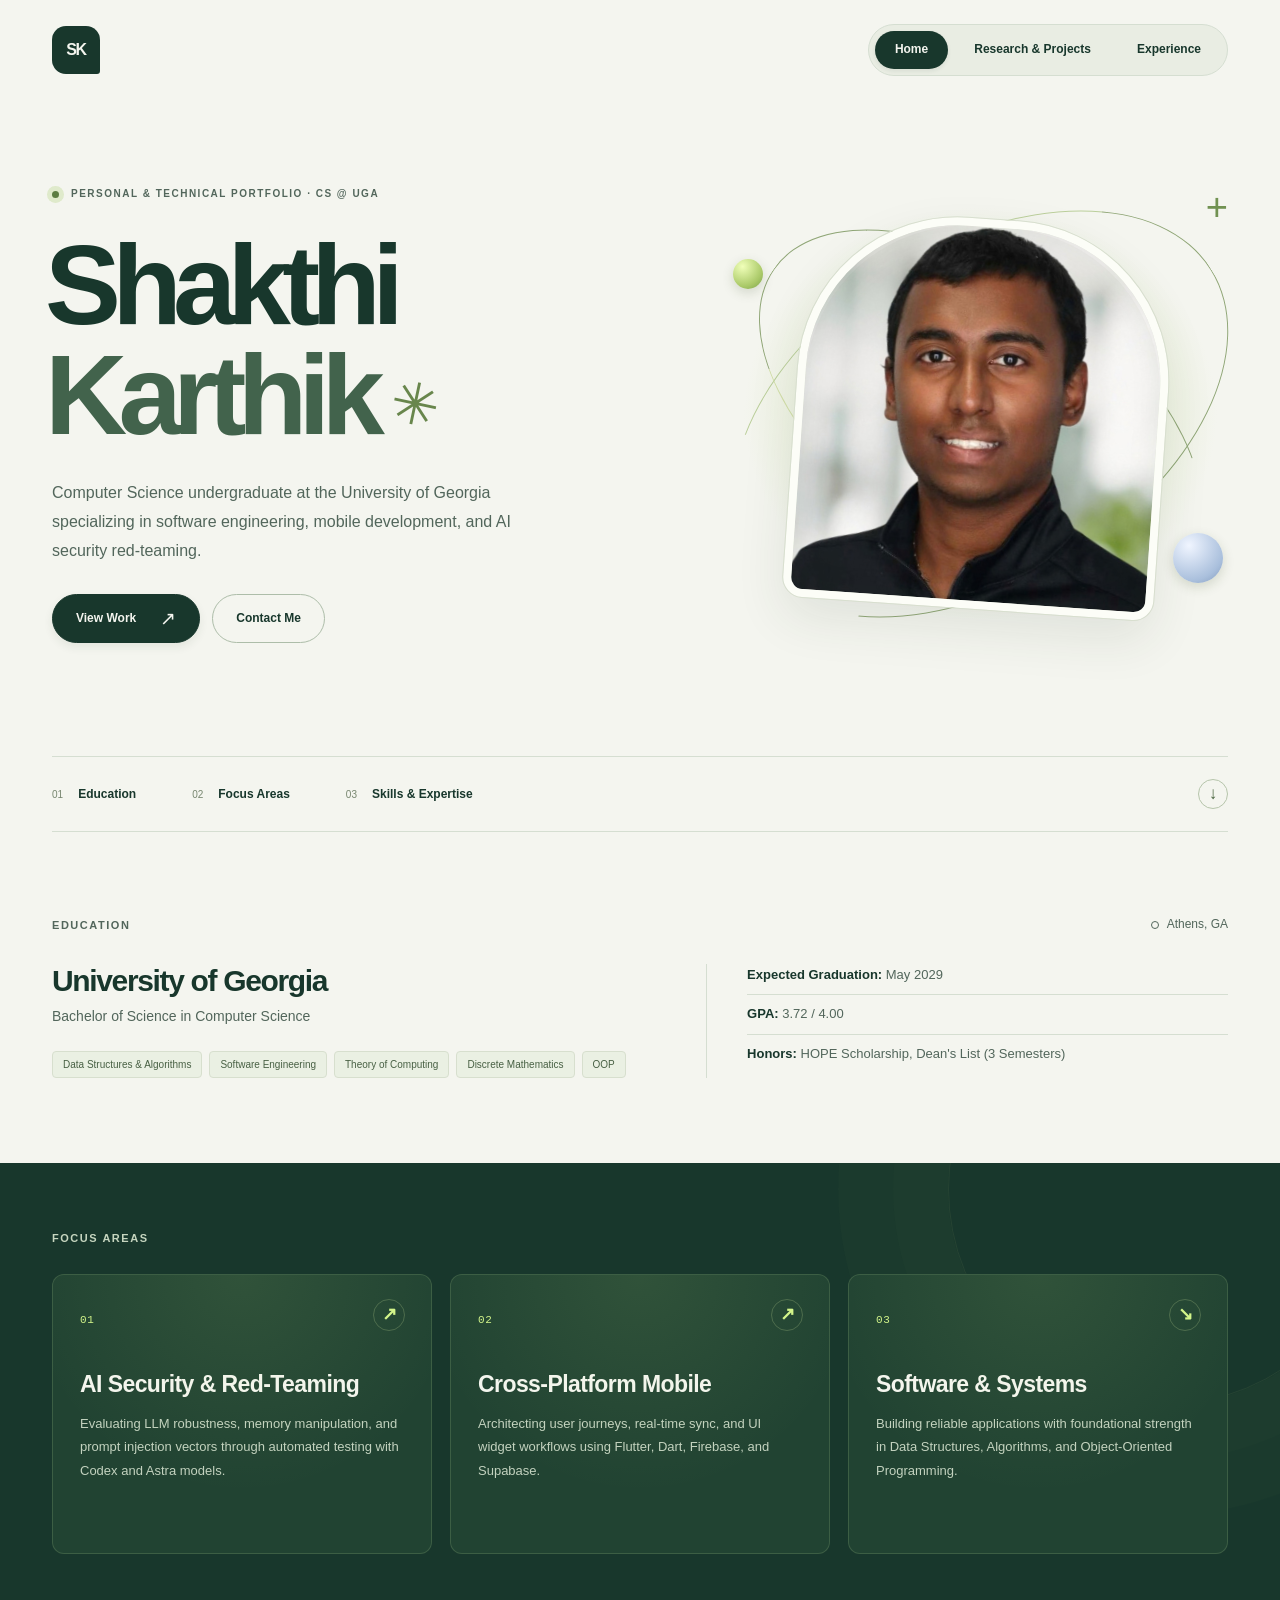
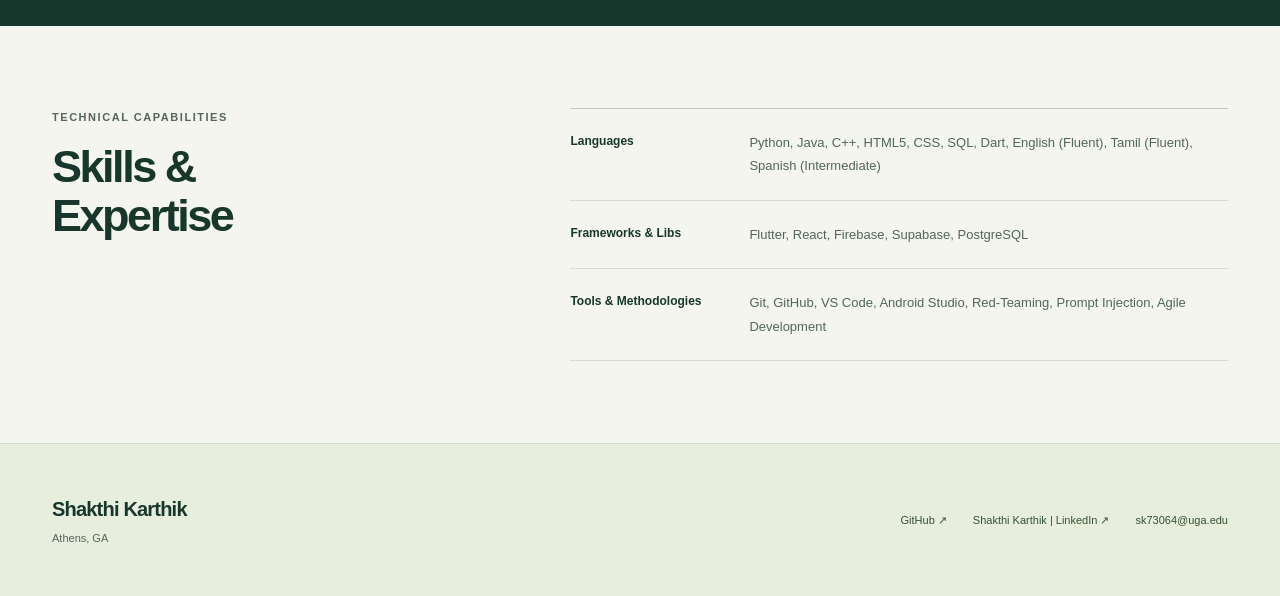
==== commit cb8fa108: "Add files via upload" ====
--- a/index.html
+++ b/index.html
@@ -5,25 +5,29 @@
   <meta name="viewport" content="width=device-width, initial-scale=1.0">
   <title>Shakthi Karthik — Personal & Technical Portfolio</title>
   <link rel="stylesheet" href="styles.css">
+  <meta name="theme-color" content="#f4f5ef">
+  <script src="script.js" defer></script>
 </head>
-<body>
+<body class="page-index">
+  <a class="skip-link" href="#main-content">Skip to content</a>
+  <div class="reading-progress" aria-hidden="true"></div>
 
   <header class="site-header">
     <div class="container nav-wrap">
       <a href="index.html" class="logo">SK</a>
-      <nav>
-        <a href="index.html" class="active">Home</a>
+      <nav aria-label="Main navigation">
+        <a href="index.html" class="active" aria-current="page">Home</a>
         <a href="research.html">Research & Projects</a>
         <a href="experience.html">Experience</a>
       </nav>
     </div>
   </header>
 
-  <main>
+  <main id="main-content" tabindex="-1">
     <section class="hero container">
       <div class="hero-copy">
         <p class="kicker">Personal & Technical Portfolio · CS @ UGA</p>
-        <h1>Shakthi Karthik</h1>
+        <h1><span>Shakthi</span> <span class="name-last">Karthik<span class="name-spark" aria-hidden="true">✳</span></span></h1>
         <p class="lead">
           Computer Science undergraduate at the University of Georgia specializing in software engineering, mobile development, and AI security red-teaming.
         </p>
@@ -33,15 +37,20 @@
         </div>
       </div>
       <div class="portrait-wrap">
+        <div class="portrait-orbit orbit-one" aria-hidden="true"></div>
+        <div class="portrait-orbit orbit-two" aria-hidden="true"></div>
+        <span class="orbital-point point-one" aria-hidden="true"></span>
+        <span class="orbital-point point-two" aria-hidden="true"></span>
         <div class="portrait">
-          <img src="assets/cover.jpg" alt="Shakthi Karthik" class="portrait-img">
+          <img src="assets/cover.jpg" alt="Shakthi Karthik" class="portrait-img" fetchpriority="high">
         </div>
       </div>
     </section>
+    <nav class="section-nav container" aria-label="Explore portfolio sections"><a href="#education"><span aria-hidden="true">01</span>Education</a><a href="#focus"><span aria-hidden="true">02</span>Focus Areas</a><a href="#skills"><span aria-hidden="true">03</span>Skills & Expertise</a><span class="scroll-mark" aria-hidden="true">↓</span></nav>
 
-    <section class="section container">
+    <section id="education" class="section container">
       <div class="split-heading">
-        <p class="section-label">Education</p>
+        <h2 class="section-label">Education</h2>
         <span>Athens, GA</span>
       </div>
       <div class="education-row">
@@ -64,30 +73,30 @@
       </div>
     </section>
 
-    <section class="section section-alt">
+    <section id="focus" class="section section-alt">
       <div class="container">
-        <p class="section-label">Focus Areas</p>
+        <h2 class="section-label">Focus Areas</h2>
         <div class="focus-grid">
           <article>
             <span class="index">01</span>
-            <h3>AI Security & Red-Teaming</h3>
+            <h3><a href="research.html#project-1">AI Security & Red-Teaming<span class="link-arrow" aria-hidden="true">↗</span></a></h3>
             <p>Evaluating LLM robustness, memory manipulation, and prompt injection vectors through automated testing with Codex and Astra models.</p>
           </article>
           <article>
             <span class="index">02</span>
-            <h3>Cross-Platform Mobile</h3>
+            <h3><a href="research.html#project-2">Cross-Platform Mobile<span class="link-arrow" aria-hidden="true">↗</span></a></h3>
             <p>Architecting user journeys, real-time sync, and UI widget workflows using Flutter, Dart, Firebase, and Supabase.</p>
           </article>
           <article>
             <span class="index">03</span>
-            <h3>Software & Systems</h3>
+            <h3><a href="#skills">Software & Systems<span class="link-arrow" aria-hidden="true">↘</span></a></h3>
             <p>Building reliable applications with foundational strength in Data Structures, Algorithms, and Object-Oriented Programming.</p>
           </article>
         </div>
       </div>
     </section>
 
-    <section class="section container">
+    <section id="skills" class="section container">
       <div class="skills-layout">
         <div>
           <p class="section-label">Technical Capabilities</p>
@@ -125,5 +134,6 @@
     </div>
   </footer>
 
+  <button class="back-to-top" type="button" aria-label="Back to top" hidden><span aria-hidden="true">↑</span></button>
 </body>
 </html>
--- a/styles.css
+++ b/styles.css
@@ -1,386 +1,156 @@
-@import url('https://fonts.googleapis.com/css2?family=DM+Sans:wght@400;500;600;700&family=Manrope:wght@500;600;700;800&display=swap');
-
-:root {
-  --black: #080b0f;
-  --black-2: #0d1117;
-  --navy: #071e3a;
-  --navy-2: #0b2a50;
-  --white: #f7f9fb;
-  --muted: #9ba5b1;
-  --muted-2: #697482;
-  --line: rgba(255,255,255,.10);
-  --max: 1160px;
-}
-
-* { box-sizing: border-box; margin: 0; padding: 0; }
-
-html { scroll-behavior: smooth; }
-
-body {
-  background: var(--black);
-  color: var(--white);
-  font-family: "DM Sans", sans-serif;
-  line-height: 1.7;
-  -webkit-font-smoothing: antialiased;
-}
-
-a { color: inherit; text-decoration: none; }
-
-.container {
-  width: min(calc(100% - 48px), var(--max));
-  margin-inline: auto;
-}
-
-.site-header {
-  position: sticky;
-  top: 0;
-  z-index: 20;
-  background: rgba(7, 30, 58, .94);
-  border-bottom: 1px solid rgba(255,255,255,.08);
-  backdrop-filter: blur(16px);
-}
-
-.nav-wrap {
-  height: 76px;
-  display: flex;
-  align-items: center;
-  justify-content: space-between;
-}
-
-.logo {
-  width: 42px;
-  height: 42px;
-  border: 1px solid rgba(255,255,255,.55);
-  border-radius: 50%;
-  display: grid;
-  place-items: center;
-  font: 700 13px "Manrope", sans-serif;
-  letter-spacing: .12em;
-  transition: .25s ease;
-}
-
-.logo:hover { background: rgba(255,255,255,.08); transform: translateY(-2px); }
-
-nav { display: flex; gap: 34px; }
-
-nav a {
-  position: relative;
-  color: #cbd3dc;
-  font-size: 13px;
-  font-weight: 600;
-  transition: color .2s ease;
-}
-
-nav a:hover, nav a.active { color: #fff; }
-
-nav a::after {
-  content: "";
-  position: absolute;
-  left: 0;
-  bottom: -9px;
-  width: 0;
-  height: 2px;
-  background: #fff;
-  transition: width .2s ease;
-}
-
-nav a:hover::after, nav a.active::after { width: 100%; }
-
-.hero {
-  min-height: 670px;
-  display: grid;
-  grid-template-columns: 1.25fr .75fr;
-  align-items: center;
-  gap: 80px;
-}
-
-.hero-copy { padding: 70px 0; }
-
-.kicker, .section-label, .project-type {
-  color: #7891ad;
-  font-size: 11px;
-  font-weight: 700;
-  letter-spacing: .22em;
-  text-transform: uppercase;
-}
-
-.kicker { margin-bottom: 20px; }
-
-h1, h2, h3 {
-  font-family: "Manrope", sans-serif;
-  font-weight: 700;
-  line-height: 1.12;
-}
-
-.hero h1 {
-  font-size: clamp(56px, 8vw, 94px);
-  letter-spacing: -.055em;
-}
-
-.lead {
-  max-width: 620px;
-  margin-top: 26px;
-  color: #b5bec8;
-  font-size: 17px;
-  line-height: 1.85;
-}
-
-.hero-actions {
-  display: flex;
-  gap: 12px;
-  flex-wrap: wrap;
-  margin-top: 34px;
-}
-
-.button {
-  min-height: 46px;
-  padding: 0 19px;
-  display: inline-flex;
-  align-items: center;
-  justify-content: center;
-  border-radius: 3px;
-  font-size: 13px;
-  font-weight: 700;
-  transition: .25s ease;
-}
-
-.button-light { background: #f7f9fb; color: #071e3a; }
-.button-light:hover { background: #dfe7ef; transform: translateY(-2px); }
-
-.button-outline {
-  border: 1px solid rgba(255,255,255,.23);
-  color: #fff;
-}
-.button-outline:hover { border-color: #fff; background: rgba(255,255,255,.05); }
-
-.portrait-wrap { text-align: center; }
-
-.portrait {
-  width: min(340px, 75vw);
-  height: min(340px, 75vw);
-  aspect-ratio: 1 / 1;
-  margin-inline: auto;
-  border-radius: 50%;
-  padding: 6px;
-  background: linear-gradient(145deg, #1c4775, #071e3a);
-  box-shadow: 0 24px 80px rgba(0,0,0,.35);
-  overflow: hidden;
-  position: relative;
-  box-sizing: border-box;
-}
-
-.portrait-img {
-  marigin-top: 30px;
-  width: 100%;
-  height: 100%;
-  object-fit: cover;
-  object-position: center;
-  border-radius: 50%;
-  border: 4px solid var(--black);
-  display: block;
-  box-sizing: border-box;
-}
-
-.portrait-note {
-  margin-top: 13px;
-  color: var(--muted-2);
-  font-size: 11px;
-  letter-spacing: .14em;
-  text-transform: uppercase;
-}
-
-.section {
-  padding: 105px 0;
-  border-top: 1px solid var(--line);
-}
-
-.section-alt { background: var(--black-2); }
-
-.section-label { margin-bottom: 17px; }
-
-.split-heading {
-  display: flex;
-  align-items: baseline;
-  justify-content: space-between;
-  gap: 30px;
-}
-
-.split-heading h2, .skills-layout h2 { font-size: 35px; letter-spacing: -.035em; }
-.split-heading > span { color: var(--muted); font-size: 13px; }
-
-.education-row {
-  margin-top: 38px;
-  padding: 30px 0;
-  border-top: 1px solid var(--line);
-  border-bottom: 1px solid var(--line);
-  display: grid;
-  grid-template-columns: 1fr 1fr;
-  gap: 40px;
-}
-
-.education-row h3 { font-size: 20px; margin-bottom: 7px; }
-.education-row p, .education-details p { color: var(--muted); font-size: 14px; }
-.education-details { padding-left: 30px; border-left: 1px solid var(--line); }
-
-.coursework {
-  display: flex;
-  flex-wrap: wrap;
-  gap: 8px;
-  margin-top: 20px;
-}
-
-.coursework span {
-  border: 1px solid var(--line);
-  color: #aeb8c3;
-  padding: 7px 11px;
-  font-size: 12px;
-}
-
-.focus-grid {
-  display: grid;
-  grid-template-columns: repeat(3,1fr);
-  border: 1px solid var(--line);
-}
-
-.focus-grid article {
-  min-height: 220px;
-  padding: 31px;
-  border-right: 1px solid var(--line);
-}
-.focus-grid article:last-child { border-right: 0; }
-
-.index, .project-number {
-  color: #58708a;
-  font: 700 12px "Manrope", sans-serif;
-  letter-spacing: .1em;
-}
-
-.focus-grid h3 { margin: 34px 0 11px; font-size: 20px; }
-.focus-grid p { color: var(--muted); font-size: 14px; }
-
-.skills-layout {
-  display: grid;
-  grid-template-columns: .75fr 1.25fr;
-  gap: 100px;
-}
-
-.skill-list { border-top: 1px solid var(--line); }
-.skill-list > div {
-  display: grid;
-  grid-template-columns: 160px 1fr;
-  gap: 25px;
-  padding: 19px 0;
-  border-bottom: 1px solid var(--line);
-}
-.skill-list span { color: #e0e5ea; font-size: 13px; font-weight: 600; }
-.skill-list p { color: var(--muted); font-size: 13px; }
-
-.page-hero {
-  padding: 110px 0 90px;
-  border-bottom: 1px solid var(--line);
-}
-.page-hero h1 {
-  margin-top: 13px;
-  font-size: clamp(46px, 7vw, 78px);
-  letter-spacing: -.055em;
-}
-.page-hero > p:last-child {
-  max-width: 610px;
-  margin-top: 25px;
-  color: var(--muted);
-  font-size: 16px;
-}
-
-.project-list { padding-top: 15px; }
-
-.project {
-  display: grid;
-  grid-template-columns: 70px 1fr;
-  gap: 30px;
-  padding: 58px 0;
-  border-bottom: 1px solid var(--line);
-}
-
-.project-number { padding-top: 5px; }
-
-.project-top {
-  display: flex;
-  justify-content: space-between;
-  gap: 30px;
-  align-items: flex-start;
-  margin-bottom: 23px;
-}
-
-.project-top h2 { max-width: 750px; margin-top: 7px; font-size: 28px; letter-spacing: -.025em; }
-.project-top > span { color: var(--muted-2); font-size: 12px; white-space: nowrap; }
-
-.project-body > p {
-  max-width: 850px;
-  margin-top: 14px;
-  color: #aeb7c1;
-  font-size: 14px;
-}
-
-.timeline { padding-top: 15px; }
-
-.timeline-item {
-  display: grid;
-  grid-template-columns: 210px 1fr;
-  gap: 55px;
-  padding: 55px 0;
-  border-bottom: 1px solid var(--line);
-}
-
-.timeline-date { color: var(--muted-2); font-size: 12px; padding-top: 5px; }
-.timeline-content h2 { margin: 8px 0 22px; font-size: 29px; }
-.timeline-content ul { margin-top: 10px; padding-left: 19px; }
-.timeline-content li { margin: 9px 0; color: #aeb7c1; font-size: 14px; }
-
-.site-footer {
-  background: var(--navy);
-  border-top: 1px solid rgba(255,255,255,.08);
-}
-
-.footer-wrap {
-  min-height: 150px;
-  display: flex;
-  justify-content: space-between;
-  align-items: center;
-  gap: 30px;
-}
-
-.footer-name { display: block; font: 700 14px "Manrope", sans-serif; }
-.footer-location { display: block; color: #74889d; font-size: 12px; margin-top: 3px; }
-
-.footer-links { display: flex; gap: 28px; }
-.footer-links a { color: #cbd5df; font-size: 13px; transition: .2s; }
-.footer-links a:hover { color: #fff; }
-
-@media (max-width: 850px) {
-  .nav-wrap { height: auto; padding: 18px 0; flex-direction: column; gap: 18px; }
-  nav { gap: 18px; justify-content: center; flex-wrap: wrap; }
-  .hero { min-height: auto; grid-template-columns: 1fr; gap: 45px; text-align: center; padding-top: 60px; padding-bottom: 80px; }
-  .hero-copy { padding: 0; }
-  .lead { margin-inline: auto; }
-  .hero-actions { justify-content: center; }
-  .portrait-wrap { order: -1; }
-  .portrait { width: 245px; }
-  .education-row, .skills-layout { grid-template-columns: 1fr; gap: 25px; }
-  .education-details { padding: 20px 0 0; border-left: 0; border-top: 1px solid var(--line); }
-  .focus-grid { grid-template-columns: 1fr; }
-  .focus-grid article { border-right: 0; border-bottom: 1px solid var(--line); }
-  .focus-grid article:last-child { border-bottom: 0; }
-  .project, .timeline-item { grid-template-columns: 1fr; gap: 16px; }
-  .project-top { flex-direction: column; gap: 8px; }
-  .project-top > span { white-space: normal; }
-}
-
-@media (max-width: 560px) {
-  .container { width: min(calc(100% - 32px), var(--max)); }
-  .hero h1 { font-size: 55px; }
-  .page-hero h1 { font-size: 48px; }
-  .split-heading { flex-direction: column; gap: 6px; }
-  .skill-list > div { grid-template-columns: 1fr; gap: 4px; }
-  .footer-wrap { padding: 32px 0; flex-direction: column; text-align: center; }
-  .footer-links { flex-direction: column; gap: 9px; }
-}
+/* Shakthi Karthik · portfolio design. No build step or external dependencies. */
+:root{--paper:#f4f5ef;--ink:#18372c;--muted:#52665b;--line:#d5ded1;--green:#254f3e;--lime:#d3f58a;--blue:#dbe5f5;--max:1240px;--ease:cubic-bezier(.2,.7,.2,1)}
+*{box-sizing:border-box;margin:0;padding:0}
+html{scroll-behavior:smooth;scroll-padding-top:112px}
+body{background:var(--paper);color:var(--ink);font-family:"Avenir Next","Segoe UI",Arial,sans-serif;line-height:1.7;-webkit-font-smoothing:antialiased}
+::selection{background:var(--lime);color:var(--ink)}
+a{color:inherit;text-decoration:none}
+button{font:inherit;color:inherit;cursor:pointer}
+button,a{-webkit-tap-highlight-color:transparent}
+a:focus-visible,button:focus-visible{outline:3px solid #4974c7;outline-offset:6px;border-radius:3px}
+main:focus{outline:none}
+.container{width:min(calc(100% - 104px),var(--max));margin-inline:auto}
+.skip-link{position:fixed;top:12px;left:20px;z-index:100;background:var(--ink);color:white;padding:12px 22px;transform:translateY(-200%);border-radius:8px}
+.skip-link:focus{transform:translateY(0)}
+.reading-progress{position:fixed;top:0;left:0;width:100%;height:3px;z-index:99;background:var(--green);transform:scaleX(0);transform-origin:left;pointer-events:none}
+.site-header{position:sticky;top:0;z-index:30;background:rgba(244,245,239,.93);backdrop-filter:blur(18px);border-bottom:1px solid transparent;transition:border-color .25s,box-shadow .25s}
+body.scrolled .site-header{border-color:var(--line);box-shadow:0 4px 28px #19332606}
+.nav-wrap{height:100px;display:flex;align-items:center;justify-content:space-between;gap:24px}
+.logo{display:grid;place-items:center;width:48px;height:48px;font-size:16px;letter-spacing:-.08em;font-weight:750;background:var(--ink);color:var(--paper);border-radius:14px 14px 3px 14px;transition:transform .3s var(--ease),background .3s}
+.logo:hover{transform:rotate(-6deg);background:#426640}
+.site-header nav{display:flex;align-items:center;gap:6px;background:#e9ede3;padding:6px;border:1px solid var(--line);border-radius:50px}
+.site-header nav a{font-size:12px;font-weight:650;line-height:1.3;padding:11px 20px;border-radius:30px;transition:background .2s,color .2s}
+.site-header nav a:hover{background:#dce5d5}
+.site-header nav a.active{background:var(--ink);color:var(--paper);box-shadow:0 2px 4px #17302615}
+.hero{min-height:655px;display:grid;grid-template-columns:1.27fr 1fr;align-items:center;gap:52px;padding-top:36px;padding-bottom:65px;position:relative}
+.hero-copy{padding:30px 0;position:relative;z-index:2}
+.kicker,.section-label,.project-type{font-size:10px;font-weight:700;text-transform:uppercase;letter-spacing:.15em;line-height:1.8;color:var(--muted)}
+.kicker{display:flex;align-items:center;gap:12px;margin-bottom:27px}
+.kicker:before{content:"";width:7px;height:7px;background:#5c7d41;display:block;border-radius:50%;box-shadow:0 0 0 5px #dfeacb;flex-shrink:0}
+h1,h2,h3{font-weight:600;line-height:1.1;letter-spacing:-.055em}
+.hero h1{font-size:clamp(65px,8.9vw,126px);font-weight:550;line-height:.96;letter-spacing:-.077em;margin-left:-7px}
+.hero h1>span{display:block}
+.name-last{color:#42634c;position:relative;width:fit-content}
+.name-spark{display:inline-block;color:#68864c;font-size:.51em;vertical-align:middle;line-height:.3;margin-left:.25em;transform:rotate(12deg);transition:transform 1.2s var(--ease)}
+.hero h1:hover .name-spark{transform:rotate(132deg)}
+.lead{max-width:500px;margin-top:30px;color:var(--muted);font-size:16px;line-height:1.8}
+.hero-actions{display:flex;gap:12px;flex-wrap:wrap;margin-top:28px}
+.button{min-height:49px;padding:12px 23px;display:inline-flex;align-items:center;justify-content:center;gap:24px;border-radius:50px;font-size:12px;font-weight:650;line-height:1.5;transition:transform .25s var(--ease),background .25s,box-shadow .25s,border-color .25s}
+.button-light{background:var(--ink);color:var(--paper);border:1px solid var(--ink);box-shadow:0 4px 10px #243d2015}
+.button-light:after{content:"↗";font-size:19px;font-weight:400;line-height:1}
+.button-light:hover{background:#365943;transform:translateY(-3px);box-shadow:0 8px 18px #243d2020}
+.button-outline{border:1px solid #adbda9;color:var(--ink);background:transparent}
+.button-outline:hover{border-color:var(--ink);background:#e5eddc;transform:translateY(-3px)}
+.portrait-wrap{position:relative;width:100%;height:470px;display:grid;place-items:center;isolation:isolate;perspective:1000px}
+.portrait-wrap:before{content:"";position:absolute;inset:10px -10px;background:radial-gradient(ellipse at 50% 50%,#d6e7b0 0,transparent 65%);z-index:-3}
+.portrait-wrap:after{content:"+";position:absolute;right:0;top:2%;font-size:38px;line-height:1;font-weight:200;color:#719252}
+.portrait{width:75%;height:83%;position:relative;border-radius:160px 160px 20px 20px;background:#e5ebdd;box-shadow:0 20px 50px #273e2719;transform:rotate(4deg);border:8px solid #fcfdf7;outline:1px solid #d8dfcf;transition:transform .6s var(--ease);overflow:hidden}
+.portrait-wrap:hover .portrait{transform:rotate(0deg) translateY(-4px)}
+.portrait:after{content:"";position:absolute;inset:0;border-radius:inherit;box-shadow:inset 0 0 36px #2039140c;pointer-events:none}
+.portrait-img{display:block;width:100%;height:100%;object-fit:cover;object-position:center;/* Original photo reference is intentionally preserved. */}
+.portrait-orbit{position:absolute;width:110%;height:72%;border:1px solid #91a778;z-index:-1;border-radius:50%;pointer-events:none}
+.orbit-one{transform:rotate(-32deg);border-left-color:transparent;border-top-color:#bbcf9b}
+.orbit-two{transform:rotate(35deg);width:102%;height:59%;border-right-color:transparent;border-bottom-color:#d3dfa9}
+.orbital-point{position:absolute;display:block;width:30px;height:30px;border-radius:50%;background:radial-gradient(circle at 32% 25%,#f0ffb9,#aac968 65%,#779e49);box-shadow:0 4px 12px #2d47152b;z-index:3;pointer-events:none}
+.point-one{top:17%;left:0;animation:float 4s ease-in-out 1}
+.point-two{bottom:14%;right:1%;width:50px;height:50px;background:radial-gradient(circle at 32% 25%,#f0f5ff,#a9bfdc 70%,#8098ba);animation:float 4s ease-in-out .2s 1}
+.section-nav{display:flex;align-items:center;gap:0;border-top:1px solid var(--line);border-bottom:1px solid var(--line);padding:22px 0;margin-bottom:0}
+.section-nav a{display:flex;align-items:center;gap:15px;padding:5px 0;margin-right:56px;font-size:12px;font-weight:600;transition:color .2s}
+.section-nav a:hover{color:#63783a}
+.section-nav a>span{font-size:10px;font-weight:500;color:#77866f;font-variant-numeric:tabular-nums}
+.scroll-mark{margin-left:auto;border:1px solid #b6c5ab;border-radius:50%;width:30px;height:30px;display:grid;place-items:center;font-size:17px;color:#4b6641}
+.section{padding:82px 0}
+.section-label{font-size:11px;letter-spacing:.14em;margin-bottom:25px;font-weight:700}
+.split-heading{display:flex;align-items:baseline;justify-content:space-between;gap:24px}
+.split-heading>.section-label{margin-bottom:24px}
+.split-heading>span{font-size:12px;color:var(--muted);display:flex;align-items:center;gap:8px}
+.split-heading>span:before{content:"";height:6px;width:6px;border:1px solid var(--muted);border-radius:50%}
+.education-row{padding:5px 0 3px;display:grid;grid-template-columns:1.1fr 1fr;gap:80px}
+.education-row h3{font-size:30px;letter-spacing:-.045em;margin-bottom:8px}
+.education-row p{font-size:14px;color:var(--muted)}
+.education-details{border-left:1px solid var(--line);padding-left:40px}
+.education-details p{padding:8px 0;border-bottom:1px solid var(--line);font-size:13px}
+.education-details p:first-child{padding-top:0}
+.education-details p:last-child{border-bottom:0;padding-bottom:0}
+.education-details strong{font-weight:600;color:var(--ink)}
+.coursework{display:flex;flex-wrap:wrap;gap:7px;margin-top:22px}
+.coursework span{border:1px solid #d7dfce;background:#eaf0e3;color:#486044;padding:4px 10px;font-size:10px;border-radius:4px}
+.section-alt{background:var(--ink);color:var(--paper);padding-top:66px;padding-bottom:72px;position:relative;overflow:hidden}
+.section-alt:before{content:"";position:absolute;right:-100px;top:-190px;width:430px;height:430px;border-radius:50%;border:1px solid #516b493d;box-shadow:0 0 0 55px #45693d10,0 0 0 110px #45693d10;pointer-events:none}
+.section-alt .section-label{color:#c6d5bf}
+.focus-grid{display:grid;grid-template-columns:repeat(3,1fr);gap:18px;position:relative;z-index:1}
+.focus-grid article{min-height:280px;padding:29px 27px;border:1px solid #a2c38b36;border-radius:12px;background:#214332;position:relative;transition:transform .35s var(--ease),background .35s,border-color .35s}
+.focus-grid article:before{content:"";position:absolute;inset:0;border-radius:inherit;background:radial-gradient(circle at var(--mouse-x,50%) var(--mouse-y,0%),#d3f58a16,transparent 65%);pointer-events:none}
+.focus-grid article:hover,.focus-grid article:focus-within{background:#294b36;border-color:#afcc798c;transform:translateY(-5px)}
+.index{font:500 11px ui-monospace,SFMono-Regular,Consolas,monospace;letter-spacing:.05em;color:var(--lime)}
+.focus-grid h3{margin:40px 0 14px;font-size:23px;letter-spacing:-.025em;line-height:1.17;max-width:290px}
+.focus-grid h3 a:after{content:"";position:absolute;inset:0;border-radius:12px}
+.focus-grid p{font-size:13px;line-height:1.8;color:#c3d2bf}
+.link-arrow{position:absolute;top:24px;right:26px;display:grid;place-items:center;border:1px solid #819b6c70;width:32px;height:32px;border-radius:50%;font-size:18px;color:#d3f58a;transition:background .3s,color .3s,transform .3s}
+.focus-grid article:hover .link-arrow{background:var(--lime);color:var(--ink);transform:rotate(8deg)}
+.skills-layout{display:grid;grid-template-columns:.8fr 1.2fr;gap:80px}
+.skills-layout h2{font-size:45px;max-width:290px;letter-spacing:-.055em}
+.skills-layout .section-label{margin-bottom:14px}
+.skill-list{border-top:1px solid #bfcbb8}
+.skill-list>div{display:grid;grid-template-columns:155px 1fr;gap:24px;padding:22px 0;border-bottom:1px solid var(--line)}
+.skill-list span{font-size:12px;font-weight:650;color:var(--ink)}
+.skill-list p{font-size:13px;color:var(--muted);line-height:1.8}
+.page-hero{padding:76px 0 58px;position:relative}
+.page-hero:after{content:"✳";position:absolute;right:2%;top:70px;font-size:125px;line-height:1;color:#cadcb6;font-weight:400;transform:rotate(10deg);z-index:-1}
+.page-hero .kicker{margin-bottom:26px}
+.page-hero h1{font-size:clamp(52px,6.8vw,93px);max-width:900px;letter-spacing:-.065em;line-height:1.03}
+.page-experience .page-hero h1{max-width:780px}
+.page-hero>p:last-child{max-width:580px;margin-top:25px;color:var(--muted);font-size:15px;line-height:1.85}
+.project-nav{position:sticky;top:100px;z-index:20;display:flex;gap:8px;padding:13px 0;border-top:1px solid var(--line);border-bottom:1px solid var(--line);background:rgba(244,245,239,.96);backdrop-filter:blur(12px)}
+.project-nav a{display:flex;align-items:center;gap:10px;padding:8px 14px;font-size:11px;font-weight:600;border-radius:40px;border:1px solid transparent;transition:background .2s,border-color .2s}
+.project-nav a>span{font-family:ui-monospace,monospace;font-size:10px;color:#58714a}
+.project-nav a:hover,.project-nav a[aria-current="location"]{background:#e5edda;border-color:#c6d3b7}
+.project-list{padding:24px 0 78px}
+.project{scroll-margin-top:192px;display:grid;grid-template-columns:105px 1fr;gap:30px;margin:24px 0;padding:42px;border:1px solid var(--line);border-radius:16px;position:relative;overflow:hidden;transition:border-color .3s,box-shadow .3s;background:#fafbf6}
+.project:hover{border-color:#adbf9c;box-shadow:0 16px 36px #22381509}
+.project-number{font-size:57px;line-height:1;font-weight:350;letter-spacing:-.06em;color:#a9bd96;position:relative;padding-top:4px;font-variant-numeric:tabular-nums}
+.project-number:after{content:"";position:absolute;top:89px;left:2px;width:39px;height:1px;background:#bfd0af}
+.project-top{display:flex;align-items:flex-start;justify-content:space-between;gap:25px;margin-bottom:23px}
+.project-type{font-size:9px;letter-spacing:.12em;color:#5b734e}
+.project-top h2{font-size:36px;max-width:600px;margin-top:11px;letter-spacing:-.045em;line-height:1.12}
+.project-top>span{font-size:10px;white-space:nowrap;padding-top:3px;color:#5b6f53}
+.project-body>p{font-size:14px;line-height:1.9;color:var(--muted);max-width:850px}
+.project .button-outline{font-size:10px;min-height:40px;padding:9px 16px}
+.project:nth-child(2){background:#eef2f7;border-color:#d6dfec}
+.project:nth-child(2) .project-number{color:#9aabc3}
+.project:nth-child(2) .project-type{color:#4f6687}
+.project:nth-child(2) .project-number:after{background:#b9c7da}
+.project:nth-child(3){background:#eef3e4}
+.timeline{padding-top:0;padding-bottom:76px;border-top:1px solid var(--line)}
+.timeline-item{display:grid;grid-template-columns:225px 1fr;gap:64px;padding:52px 0;border-bottom:1px solid var(--line)}
+.timeline-date{font-size:11px;color:#526949;padding-top:4px;position:relative}
+.timeline-date:before{content:"";position:absolute;right:-32px;top:12px;width:8px;height:8px;border-radius:50%;background:#86a263;box-shadow:0 0 0 5px #e6ecde}
+.timeline-content{position:relative}
+.timeline-content:before{content:"";position:absolute;left:-29px;top:0;bottom:-52px;border-left:1px solid var(--line)}
+.timeline-item:last-child .timeline-content:before{bottom:0}
+.timeline-content h2{font-size:33px;letter-spacing:-.04em;line-height:1.15;margin:10px 0 24px;max-width:760px}
+.timeline-content ul{padding:0;list-style:none;max-width:780px}
+.timeline-content li{position:relative;padding-left:20px;margin:13px 0;color:var(--muted);font-size:14px;line-height:1.85}
+.timeline-content li:before{content:"";position:absolute;top:11px;left:0;width:4px;height:4px;background:#81a063;border-radius:50%}
+.site-footer{background:#e8eede;border-top:1px solid #d4dfc8}
+.footer-wrap{min-height:152px;display:flex;justify-content:space-between;align-items:center;gap:40px;padding-top:30px;padding-bottom:30px}
+.footer-name{display:block;font-size:20px;font-weight:600;letter-spacing:-.04em}
+.footer-location{display:block;color:var(--muted);font-size:11px;margin-top:3px}
+.footer-links{display:flex;align-items:center;gap:26px;flex-wrap:wrap}
+.footer-links a{font-size:11px;color:#365231;text-decoration-color:#64814a;text-underline-offset:5px}
+.footer-links a:hover{text-decoration:underline}
+.back-to-top{position:fixed;right:25px;bottom:25px;z-index:24;width:43px;height:43px;border:1px solid #79965c;background:var(--lime);border-radius:50%;box-shadow:0 4px 16px #253a221a;font-size:21px;transition:transform .2s}
+.back-to-top:hover{transform:translateY(-4px)}
+.back-to-top[hidden]{display:none}
+@keyframes float{0%,100%{transform:translateY(0)}50%{transform:translateY(-12px)}}
+@media (min-width:1600px){.hero{min-height:730px}.portrait-wrap{height:510px}}
+@media (max-width:1100px){.container{width:calc(100% - 72px)}.hero{gap:35px;min-height:610px}.hero h1{font-size:clamp(70px,9.2vw,101px)}.portrait-wrap{height:400px}.education-row,.skills-layout{gap:40px}.education-details{padding-left:28px}.focus-grid article{padding:24px 20px}.focus-grid h3{font-size:21px}.skill-list>div{grid-template-columns:130px 1fr;gap:20px}.project{grid-template-columns:65px 1fr;gap:24px;padding:32px}.project-top{flex-direction:column;gap:12px}.project-top>span{padding:0}.project-top h2{font-size:34px}.timeline-item{grid-template-columns:180px 1fr;gap:56px}.timeline-date:before{right:-27px}.footer-links{gap:18px}}
+@media (max-width:760px){html{scroll-padding-top:96px}.container{width:calc(100% - 40px)}.nav-wrap{height:86px;gap:15px}.logo{width:39px;height:39px;flex-shrink:0;font-size:14px;border-radius:11px 11px 3px 11px}.site-header nav{padding:4px;gap:1px}.site-header nav a{font-size:10px;padding:10px 12px}.hero{grid-template-columns:1fr;gap:0;padding:20px 0 38px;min-height:0}.hero-copy{padding:21px 0 0}.hero h1{font-size:clamp(74px,14vw,108px);margin-left:-4px;line-height:.98}.hero h1>span{display:inline}.name-last{white-space:nowrap}.name-spark{display:none}.kicker{font-size:9px;letter-spacing:.11em;margin-bottom:23px;gap:10px}.lead{font-size:14px;max-width:540px;margin-top:24px;line-height:1.85}.hero-actions{margin-top:23px}.button{min-height:46px;font-size:11px;padding:12px 20px}.portrait-wrap{height:390px;max-width:395px;margin:28px auto 0}.portrait{height:82%;width:69%;border-width:6px}.portrait-orbit{width:101%;height:70%}.orbit-two{width:95%;height:52%}.portrait-wrap:after{font-size:28px;right:2%;top:8%}.point-one{width:24px;height:24px;left:2%}.point-two{width:37px;height:37px;right:5%;bottom:10%}.section-nav{padding:16px 0;gap:20px}.section-nav a{font-size:10px;gap:8px;margin:0;white-space:nowrap}.scroll-mark{display:none}.section{padding:54px 0}.education-row{grid-template-columns:1fr;gap:24px}.education-row h3{font-size:28px}.education-row p{font-size:13px}.education-details{padding:20px 0 0;border-left:0;border-top:1px solid var(--line)}.education-details p{font-size:12px}.coursework span{font-size:9px;padding:5px 8px}.section-label{font-size:10px}.split-heading>span{font-size:11px}.focus-grid{grid-template-columns:1fr;gap:12px}.focus-grid article{min-height:0;padding:24px}.focus-grid h3{margin-top:25px;font-size:25px;max-width:none}.focus-grid p{font-size:13px;max-width:560px}.link-arrow{top:20px;right:24px}.skills-layout{grid-template-columns:1fr;gap:29px}.skills-layout h2{font-size:39px;max-width:none}.skill-list>div{grid-template-columns:140px 1fr;gap:20px;padding:20px 0}.skill-list p{font-size:12px}.page-hero{padding:43px 0 36px}.page-hero h1{font-size:clamp(49px,10vw,72px)}.page-hero:after{font-size:95px;top:20px;right:0;color:#d6e1c9}.page-hero>p:last-child{font-size:14px;margin-top:22px;max-width:500px}.project-nav{top:86px;gap:4px;padding:11px 0;justify-content:space-between}.project-nav a{font-size:10px;padding:7px 9px;gap:6px}.project-nav a>span{font-size:9px}.project-list{padding:6px 0 40px}.project{scroll-margin-top:159px;grid-template-columns:1fr;gap:22px;padding:25px;margin:18px 0;border-radius:12px}.project-number{font-size:36px;display:flex;align-items:center;gap:20px;padding:0}.project-number:after{position:static;flex:1;max-width:70px}.project-top{gap:11px;margin-bottom:19px}.project-top h2{font-size:29px;line-height:1.15}.project-type{font-size:8px}.project-body>p{font-size:13px;line-height:1.85}.timeline{padding-bottom:48px}.timeline-item{grid-template-columns:1fr;gap:20px;padding:32px 0}.timeline-date{display:flex;justify-content:space-between;padding:0;font-size:10px}.timeline-date p{margin:0!important}.timeline-date:before,.timeline-content:before{display:none}.timeline-content h2{font-size:28px;margin-top:10px;margin-bottom:18px}.timeline-content li{font-size:13px;line-height:1.85}.footer-wrap{align-items:flex-start;gap:28px;flex-direction:column;padding:32px 0}.footer-name{font-size:21px}.footer-links{gap:11px 24px}.back-to-top{width:39px;height:39px;right:15px;bottom:15px}.footer-links a{font-size:11px}}
+@media (max-width:390px){.container{width:calc(100% - 32px)}.site-header nav a{font-size:9px;padding:10px}.site-header nav{gap:0}.nav-wrap{gap:8px}.hero h1{font-size:70px}.section-nav{gap:12px}.section-nav a{gap:5px;font-size:9px}.portrait-wrap{height:340px}.skill-list>div{grid-template-columns:1fr;gap:6px}.project-nav a{font-size:9px;padding:7px}.project-nav a>span{display:none}.project{padding:22px}.project-top h2{font-size:27px}}
+@media (prefers-reduced-motion:reduce){html{scroll-behavior:auto}*,*:before,*:after{animation:none!important;transition:none!important}.portrait-wrap:hover .portrait{transform:rotate(4deg)}.hero h1:hover .name-spark{transform:rotate(12deg)}}
+@media print{body{background:white;color:#172e23;font-size:10pt}.container{width:100%}.site-header{position:static;background:white}.site-header nav,.reading-progress,.section-nav,.project-nav,.back-to-top,.name-spark,.portrait-orbit,.orbital-point,.portrait-wrap:after{display:none!important}.nav-wrap{height:50px}.hero{min-height:0;grid-template-columns:1fr 220px;gap:24px;padding:25px 0}.hero h1{font-size:55px}.portrait-wrap{height:220px}.hero-copy{padding:0}.lead{font-size:11px;margin-top:16px}.section{padding:28px 0}.section-alt{background:#f0f3ea;color:var(--ink);print-color-adjust:exact}.section-alt .section-label,.focus-grid p{color:#334b37}.focus-grid article{background:none;border-color:#bbb;min-height:0;padding:16px}.focus-grid h3{font-size:18px;margin-top:20px}.link-arrow{display:none}.skills-layout{gap:30px}.skills-layout h2{font-size:30px}.page-hero{padding:25px 0}.page-hero h1{font-size:48px}.project{break-inside:avoid;padding:24px;grid-template-columns:60px 1fr;margin:16px 0}.project-top h2{font-size:25px}.project-list,.timeline{padding-bottom:20px}.timeline-item{break-inside:avoid;grid-template-columns:155px 1fr;gap:35px;padding:26px 0}.timeline-content h2{font-size:23px}.timeline-content li,.project-body>p{font-size:11px}.footer-wrap{min-height:90px}.site-footer{background:#f0f3ea}}
+/* Accessible contrast for navigation, card focus, and project indices. */
+.section-nav a:hover{color:#566b31}
+.project-number{color:#71825e}
+.project:nth-child(2) .project-number{color:#667b98}
+.focus-grid a:focus-visible{outline-color:var(--lime)}
